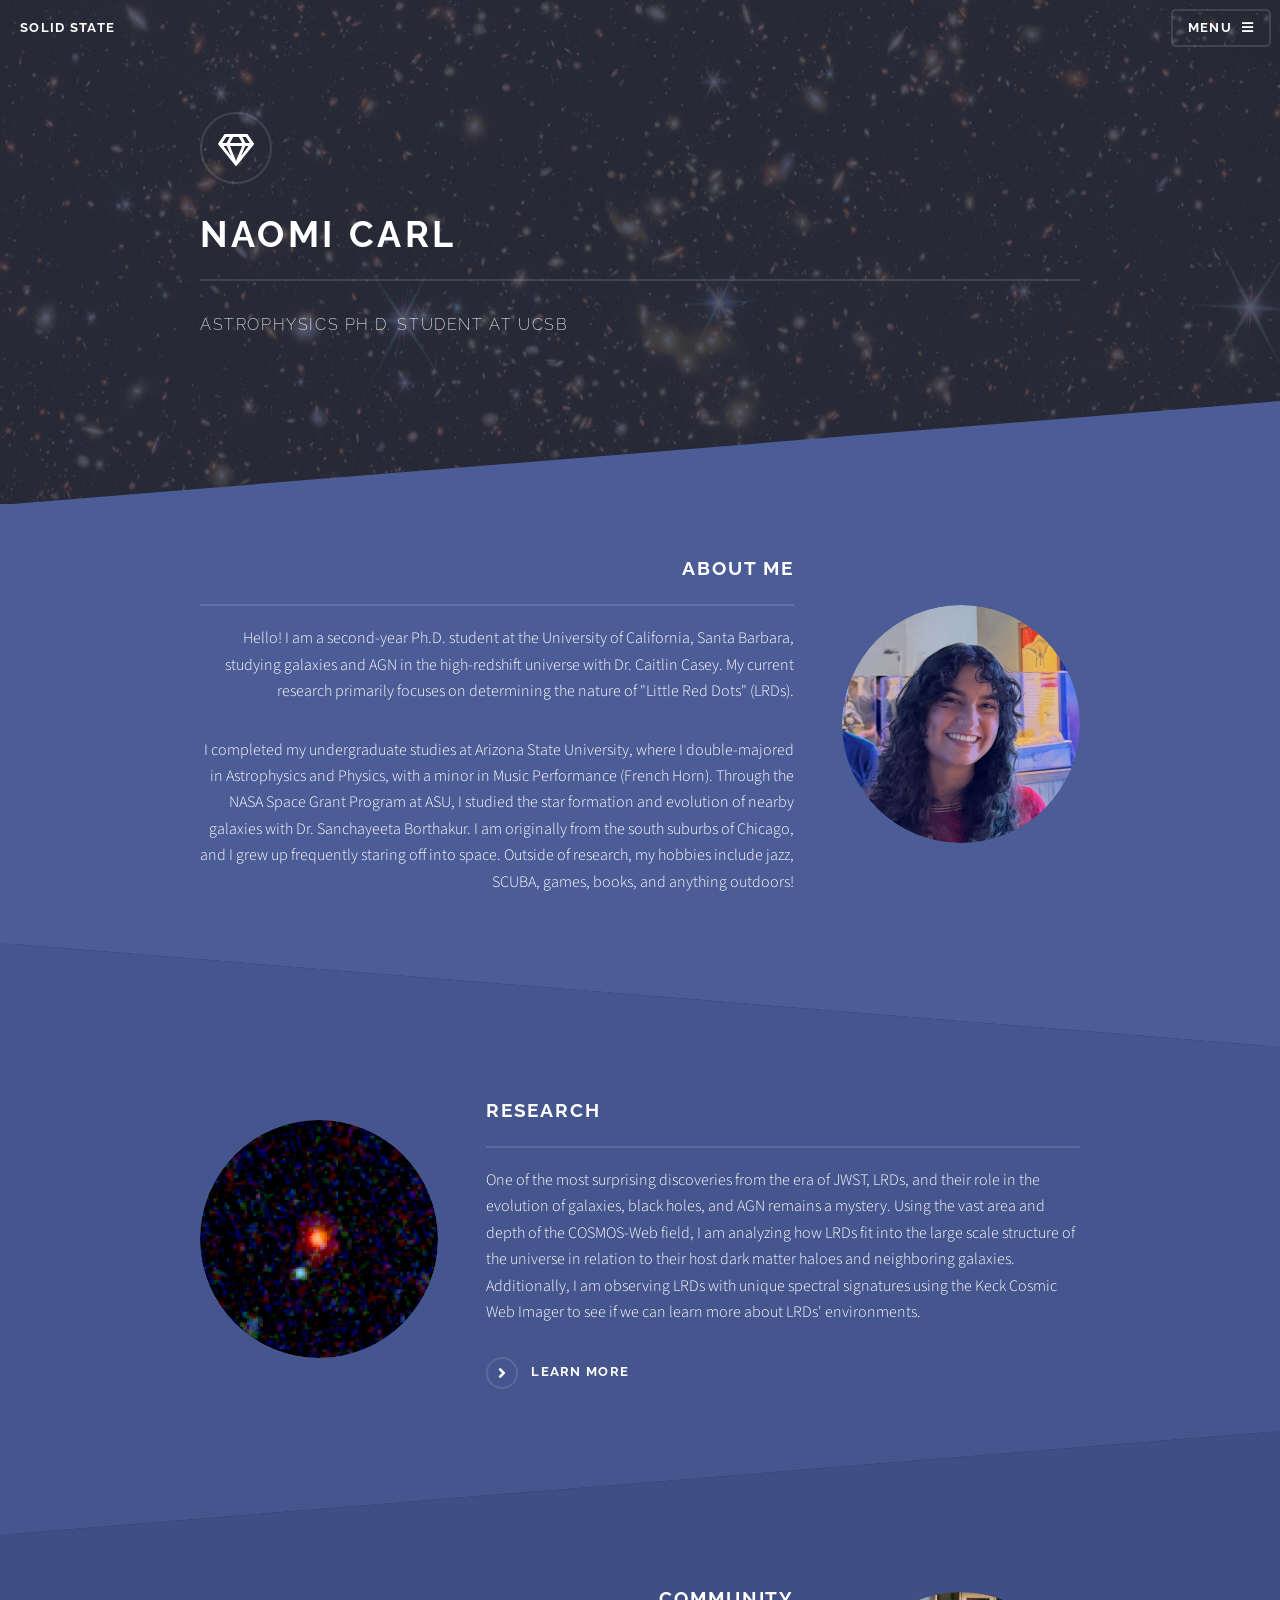
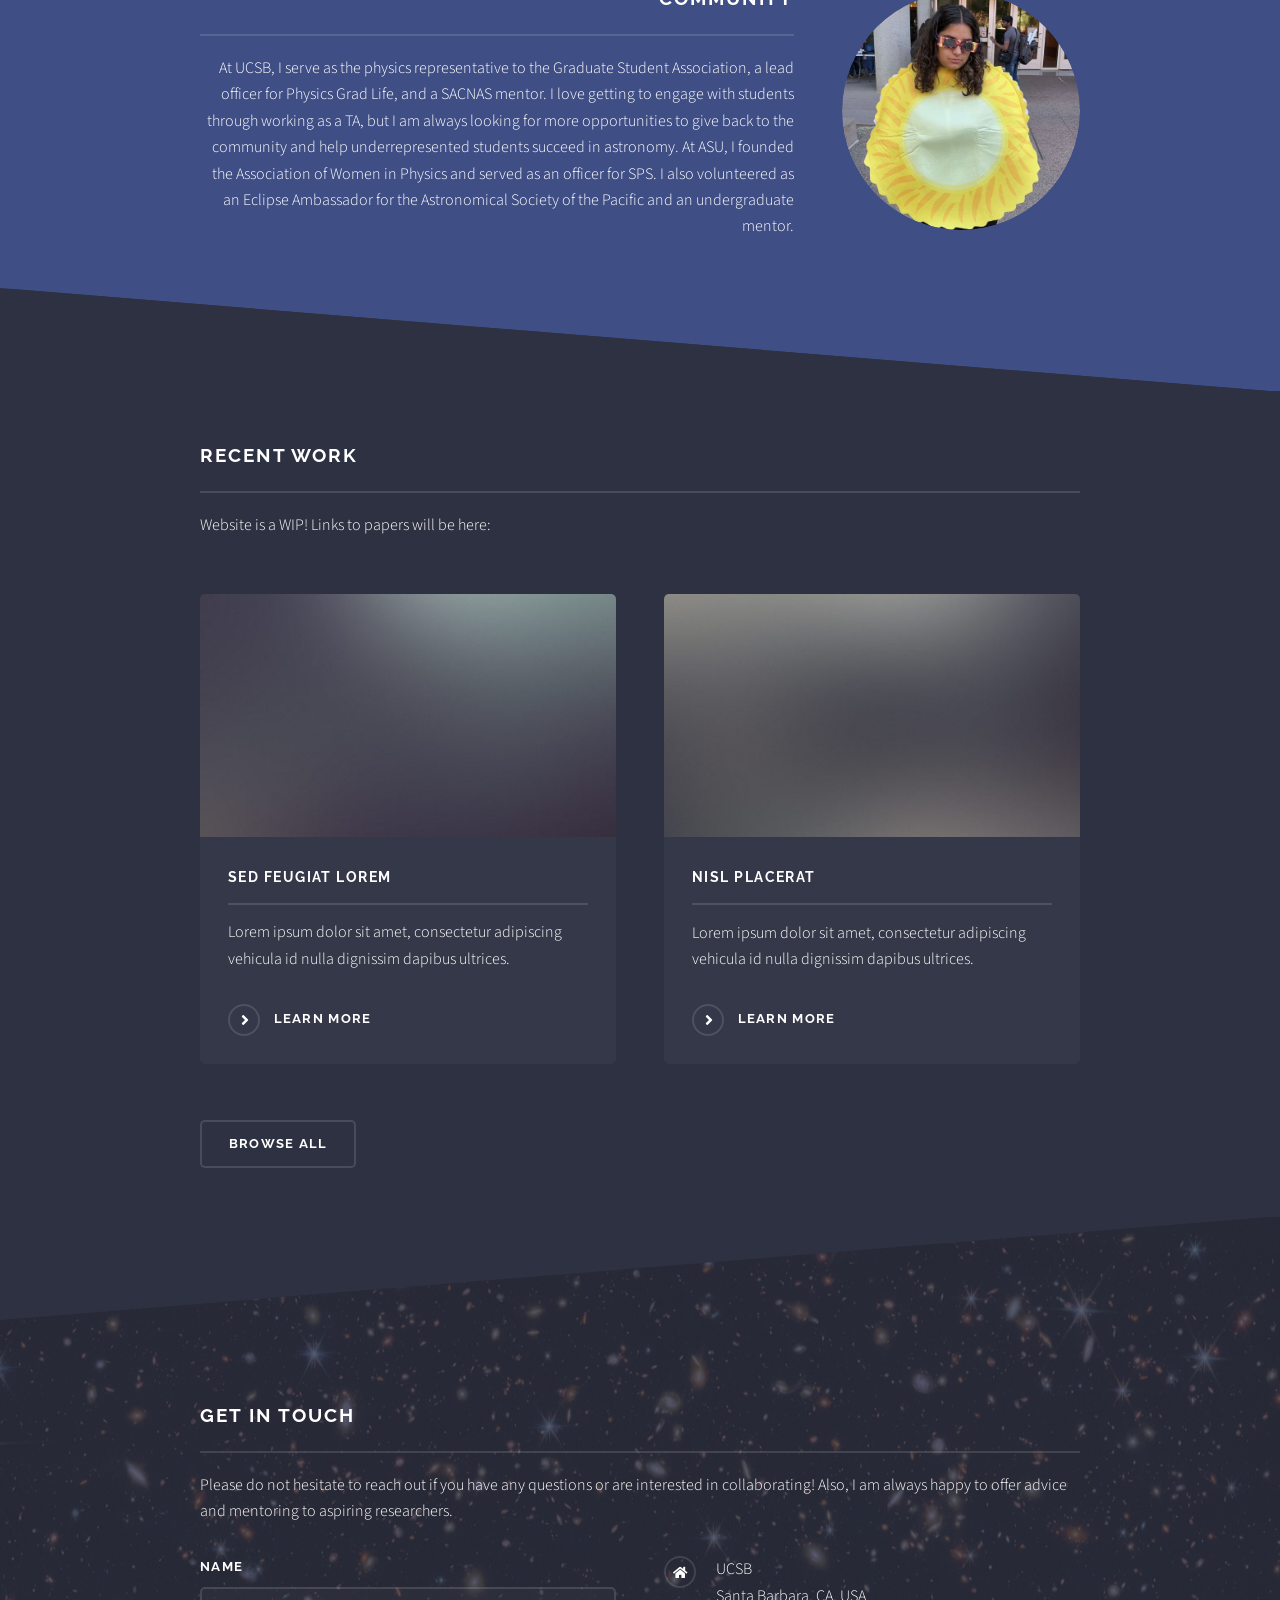
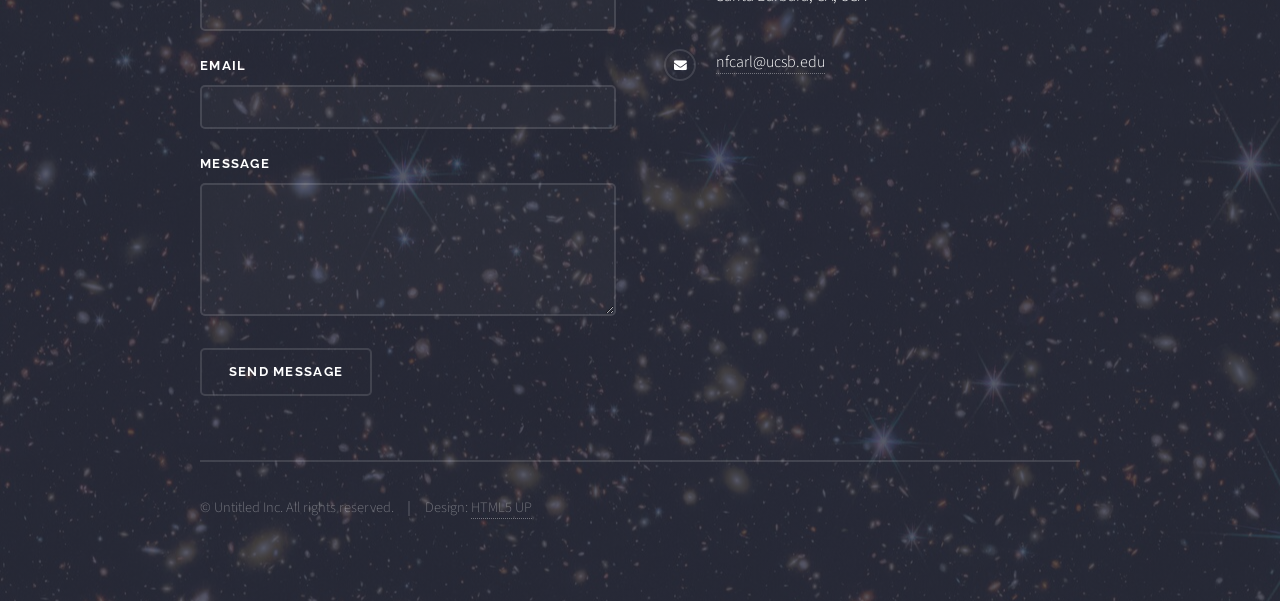
==== index.html @ a23015c8 "fixed file path" ====
<!DOCTYPE HTML>
<!--
	Solid State by HTML5 UP
	html5up.net | @ajlkn
	Free for personal and commercial use under the CCA 3.0 license (html5up.net/license)
-->
<html>
	<head>
		<title>Naomi Carl</title>
		<meta charset="utf-8" />
		<meta name="viewport" content="width=device-width, initial-scale=1, user-scalable=no" />
		<link rel="stylesheet" href="assets/css/main.css" />
		<noscript><link rel="stylesheet" href="assets/css/noscript.css" /></noscript>
	</head>
	<body class="is-preload">

		<!-- Page Wrapper -->
			<div id="page-wrapper">

				<!-- Header -->
					<header id="header" class="alt">
						<h1><a href="index.html">Solid State</a></h1>
						<nav>
							<a href="#menu">Menu</a>
						</nav>
					</header>

				<!-- Menu -->
					<nav id="menu">
						<div class="inner">
							<h2>Menu</h2>
							<ul class="links">
								<li><a href="index.html">Home</a></li>
								<li><a href="generic.html">About Me</a></li>
								<li><a href="elements.html">CV</a></li>
							</ul>
							<a href="#" class="close">Close</a>
						</div>
					</nav>

				<!-- Banner -->
					<section id="banner">
						<div class="inner">
							<div class="logo"><span class="icon fa-gem"></span></div>
							<h2>Naomi Carl</h2>
							<p>Astrophysics Ph.D. Student at UCSB</p>
						</div>
					</section>

				<!-- Wrapper -->
					<section id="wrapper">

						<!-- One -->
							<section id="one" class="wrapper spotlight style1">
								<div class="inner">
									<a href="#" class="image"><img src="images/IMG_7698.jpg" alt="" /></a>
									<div class="content">
										<h2 class="major">About Me</h2>
										<p>Hello! I am a second-year Ph.D. student at the University of California, Santa Barbara, studying galaxies and AGN in the high-redshift universe with Dr. Caitlin Casey. 
											My current research primarily focuses on determining the nature of "Little Red Dots" (LRDs). </p>

										<p>I completed my undergraduate studies at Arizona State University, where I double-majored in Astrophysics and Physics, with a minor in Music Performance (French Horn). 
											Through the NASA Space Grant Program at ASU, I studied the star formation and evolution of nearby galaxies with Dr. Sanchayeeta Borthakur. 
											I am originally from the south suburbs of Chicago, and I grew up frequently staring off into space. Outside of research, my hobbies include jazz, SCUBA, games, books, and anything outdoors! </p>
									</div>
								</div>
							</section>

						<!-- Two -->
							<section id="two" class="wrapper alt spotlight style2">
								<div class="inner">
									<a href="#" class="image"><img src="images/lrd.png" alt="" /></a>
									<div class="content">
										<h2 class="major">Research</h2>
										<p>One of the most surprising discoveries from the era of JWST, LRDs, and their role in the evolution of galaxies, black holes, and AGN remains a mystery. 
											Using the vast area and depth of the COSMOS-Web field, I am analyzing how LRDs fit into the large scale structure of the universe in relation to their host dark matter haloes and neighboring galaxies. 
											Additionally, I am observing LRDs with unique spectral signatures using the Keck Cosmic Web Imager to see if we can learn more about LRDs' environments. </p>
										<a href="#" class="special">Learn more</a>
									</div>
								</div>
							</section>

						<!-- Three -->
							<section id="three" class="wrapper spotlight style3">
								<div class="inner">
									<a href="#" class="image"><img src="images/IMG_7699.jpg" alt="" /></a>
									<div class="content">
										<h2 class="major">Community</h2>
										<p>At UCSB, I serve as the physics representative to the Graduate Student Association, a lead officer for Physics Grad Life, and a SACNAS mentor. 
											I love getting to engage with students through working as a TA, but I am always looking for more opportunities to give back to the community and help underrepresented students succeed in astronomy. 
											At ASU, I founded the Association of Women in Physics and served as an officer for SPS. I also volunteered as an Eclipse Ambassador for the Astronomical Society of the Pacific and an undergraduate mentor. </p>
									</div>
								</div>
							</section>

						<!-- Four -->
							<section id="four" class="wrapper alt style1">
								<div class="inner">
									<h2 class="major">Recent Work</h2>
									<p>Website is a WIP! Links to papers will be here:</p>
									<section class="features">
										<article>
											<a href="#" class="image"><img src="images/pic04.jpg" alt="" /></a>
											<h3 class="major">Sed feugiat lorem</h3>
											<p>Lorem ipsum dolor sit amet, consectetur adipiscing vehicula id nulla dignissim dapibus ultrices.</p>
											<a href="#" class="special">Learn more</a>
										</article>
										<article>
											<a href="#" class="image"><img src="images/pic05.jpg" alt="" /></a>
											<h3 class="major">Nisl placerat</h3>
											<p>Lorem ipsum dolor sit amet, consectetur adipiscing vehicula id nulla dignissim dapibus ultrices.</p>
											<a href="#" class="special">Learn more</a>
										</article>
									</section>
									<ul class="actions">
										<li><a href="#" class="button">Browse All</a></li>
									</ul>
								</div>
							</section>

					</section>

				<!-- Footer -->
					<section id="footer">
						<div class="inner">
							<h2 class="major">Get in touch</h2>
							<p>Please do not hesitate to reach out if you have any questions or are interested in collaborating! Also, I am always happy to offer advice and mentoring to aspiring researchers.</p>
							<form method="post" action="#">
								<div class="fields">
									<div class="field">
										<label for="name">Name</label>
										<input type="text" name="name" id="name" />
									</div>
									<div class="field">
										<label for="email">Email</label>
										<input type="email" name="email" id="email" />
									</div>
									<div class="field">
										<label for="message">Message</label>
										<textarea name="message" id="message" rows="4"></textarea>
									</div>
								</div>
								<ul class="actions">
									<li><input type="submit" value="Send Message" /></li>
								</ul>
							</form>
							<ul class="contact">
								<li class="icon solid fa-home">
									UCSB<br />
									Santa Barbara, CA, USA
								</li>
								<li class="icon solid fa-envelope"><a href="#">nfcarl@ucsb.edu</a></li>
							</ul>
							<ul class="copyright">
								<li>&copy; Untitled Inc. All rights reserved.</li><li>Design: <a href="http://html5up.net">HTML5 UP</a></li>
							</ul>
						</div>
					</section>

			</div>

		<!-- Scripts -->
			<script src="assets/js/jquery.min.js"></script>
			<script src="assets/js/jquery.scrollex.min.js"></script>
			<script src="assets/js/browser.min.js"></script>
			<script src="assets/js/breakpoints.min.js"></script>
			<script src="assets/js/util.js"></script>
			<script src="assets/js/main.js"></script>

	</body>
</html>
---- assets/css/main.css ----
@import url(fontawesome-all.min.css);
@import url("https://fonts.googleapis.com/css?family=Raleway:200,700|Source+Sans+Pro:300,600,300italic,600italic");

/*
	Solid State by HTML5 UP
	html5up.net | @ajlkn
	Free for personal and commercial use under the CCA 3.0 license (html5up.net/license)
*/

html, body, div, span, applet, object,
iframe, h1, h2, h3, h4, h5, h6, p, blockquote,
pre, a, abbr, acronym, address, big, cite,
code, del, dfn, em, img, ins, kbd, q, s, samp,
small, strike, strong, sub, sup, tt, var, b,
u, i, center, dl, dt, dd, ol, ul, li, fieldset,
form, label, legend, table, caption, tbody,
tfoot, thead, tr, th, td, article, aside,
canvas, details, embed, figure, figcaption,
footer, header, hgroup, menu, nav, output, ruby,
section, summary, time, mark, audio, video {
	margin: 0;
	padding: 0;
	border: 0;
	font-size: 100%;
	font: inherit;
	vertical-align: baseline;}

article, aside, details, figcaption, figure,
footer, header, hgroup, menu, nav, section {
	display: block;}

body {
	line-height: 1;
}

ol, ul {
	list-style: none;
}

blockquote, q {
	quotes: none;
}

	blockquote:before, blockquote:after, q:before, q:after {
		content: '';
		content: none;
	}

table {
	border-collapse: collapse;
	border-spacing: 0;
}

body {
	-webkit-text-size-adjust: none;
}

mark {
	background-color: transparent;
	color: inherit;
}

input::-moz-focus-inner {
	border: 0;
	padding: 0;
}

input, select, textarea {
	-moz-appearance: none;
	-webkit-appearance: none;
	-ms-appearance: none;
	appearance: none;
}

/* Basic */

	@-ms-viewport {
		width: device-width;
	}

	body {
		-ms-overflow-style: scrollbar;
	}

	@media screen and (max-width: 480px) {

		html, body {
			min-width: 320px;
		}

	}

	html {
		box-sizing: border-box;
	}

	*, *:before, *:after {
		box-sizing: inherit;
	}

	body {
		background-color: #2e3141;
		background-image: linear-gradient(to top, rgba(46, 49, 65, 0.8), rgba(46, 49, 65, 0.8)), url("../../images/image.png");
		background-size: auto,
 cover;
		background-attachment: fixed,
 fixed;
		background-position: center,
 center;
	}

		body.is-preload *, body.is-preload *:before, body.is-preload *:after {
			-moz-animation: none !important;
			-webkit-animation: none !important;
			-ms-animation: none !important;
			animation: none !important;
			-moz-transition: none !important;
			-webkit-transition: none !important;
			-ms-transition: none !important;
			transition: none !important;
		}

/* Type */

	body, input, select, textarea {
		color: #ffffff;
		font-family: "Source Sans Pro", Helvetica, sans-serif;
		font-size: 16.5pt;
		font-weight: 300;
		line-height: 1.65;
	}

		@media screen and (max-width: 1680px) {

			body, input, select, textarea {
				font-size: 13pt;
			}

		}

		@media screen and (max-width: 1280px) {

			body, input, select, textarea {
				font-size: 12pt;
			}

		}

		@media screen and (max-width: 980px) {

			body, input, select, textarea {
				font-size: 12pt;
			}

		}

		@media screen and (max-width: 736px) {

			body, input, select, textarea {
				font-size: 12pt;
			}

		}

		@media screen and (max-width: 480px) {

			body, input, select, textarea {
				font-size: 12pt;
			}

		}

	a {
		-moz-transition: color 0.2s ease-in-out, border-bottom-color 0.2s ease-in-out;
		-webkit-transition: color 0.2s ease-in-out, border-bottom-color 0.2s ease-in-out;
		-ms-transition: color 0.2s ease-in-out, border-bottom-color 0.2s ease-in-out;
		transition: color 0.2s ease-in-out, border-bottom-color 0.2s ease-in-out;
		border-bottom: dotted 1px rgba(255, 255, 255, 0.35);
		color: #ffffff;
		text-decoration: none;
	}

		a:hover {
			border-bottom-color: transparent;
			color: #ffffff !important;
		}

		a.special:not(.button) {
			text-decoration: none;
			border-bottom: 0;
			display: block;
			font-family: Raleway, Helvetica, sans-serif;
			font-size: 0.8em;
			font-weight: 700;
			letter-spacing: 0.1em;
			margin: 0 0 2em 0;
			text-transform: uppercase;
		}

			a.special:not(.button):before {
				-moz-osx-font-smoothing: grayscale;
				-webkit-font-smoothing: antialiased;
				display: inline-block;
				font-style: normal;
				font-variant: normal;
				text-rendering: auto;
				line-height: 1;
				text-transform: none !important;
				font-family: 'Font Awesome 5 Free';
				font-weight: 900;
			}

			a.special:not(.button):before {
				-moz-transition: background-color 0.2s ease-in-out;
				-webkit-transition: background-color 0.2s ease-in-out;
				-ms-transition: background-color 0.2s ease-in-out;
				transition: background-color 0.2s ease-in-out;
				border-radius: 100%;
				border: solid 2px rgba(255, 255, 255, 0.125);
				content: '\f105';
				display: inline-block;
				font-size: 1.25em;
				height: 2em;
				line-height: 1.75em;
				margin-right: 0.85em;
				text-align: center;
				text-indent: 0.15em;
				vertical-align: middle;
				width: 2em;
			}

			a.special:not(.button):hover:before {
				background-color: rgba(255, 255, 255, 0.025);
			}

			a.special:not(.button):active:before {
				background-color: rgba(255, 255, 255, 0.075);
			}

	strong, b {
		color: #ffffff;
		font-weight: 600;
	}

	em, i {
		font-style: italic;
	}

	p {
		margin: 0 0 2em 0;
	}

	h1, h2, h3, h4, h5, h6 {
		color: #ffffff;
		font-family: Raleway, Helvetica, sans-serif;
		font-weight: 700;
		letter-spacing: 0.1em;
		margin: 0 0 1em 0;
		text-transform: uppercase;
	}

		h1 a, h2 a, h3 a, h4 a, h5 a, h6 a {
			color: inherit;
			text-decoration: none;
			border-bottom: 0;
		}

		h1 span, h2 span, h3 span, h4 span, h5 span, h6 span {
			font-weight: 200;
		}

		h1.major, h2.major, h3.major, h4.major, h5.major, h6.major {
			padding-bottom: 1em;
			border-bottom: solid 2px rgba(255, 255, 255, 0.125);
		}

	h2 {
		font-size: 1.2em;
	}

	h3 {
		font-size: 0.9em;
	}

	h4 {
		font-size: 0.7em;
	}

	h5 {
		font-size: 0.7em;
	}

	h6 {
		font-size: 0.7em;
	}

	@media screen and (max-width: 736px) {

		h2 {
			font-size: 1em;
		}

		h3 {
			font-size: 0.8em;
		}

	}

	sub {
		font-size: 0.8em;
		position: relative;
		top: 0.5em;
	}

	sup {
		font-size: 0.8em;
		position: relative;
		top: -0.5em;
	}

	blockquote {
		border-left: solid 4px rgba(255, 255, 255, 0.125);
		font-style: italic;
		margin: 0 0 2em 0;
		padding: 0.5em 0 0.5em 2em;
	}

	code {
		background: rgba(255, 255, 255, 0.025);
		border-radius: 5px;
		border: solid 2px rgba(255, 255, 255, 0.125);
		font-family: "Courier New", monospace;
		font-size: 0.9em;
		margin: 0 0.25em;
		padding: 0.25em 0.65em;
	}

	pre {
		-webkit-overflow-scrolling: touch;
		font-family: "Courier New", monospace;
		font-size: 0.9em;
		margin: 0 0 2em 0;
	}

		pre code {
			display: block;
			line-height: 1.75em;
			padding: 1em 1.5em;
			overflow-x: auto;
		}

	hr {
		border: 0;
		border-bottom: solid 2px rgba(255, 255, 255, 0.125);
		margin: 2.5em 0;
	}

		hr.major {
			margin: 4em 0;
		}

	.align-left {
		text-align: left;
	}

	.align-center {
		text-align: center;
	}

	.align-right {
		text-align: right;
	}

/* Row */

	.row {
		display: flex;
		flex-wrap: wrap;
		box-sizing: border-box;
		align-items: stretch;
	}

		.row > * {
			box-sizing: border-box;
		}

		.row.gtr-uniform > * > :last-child {
			margin-bottom: 0;
		}

		.row.aln-left {
			justify-content: flex-start;
		}

		.row.aln-center {
			justify-content: center;
		}

		.row.aln-right {
			justify-content: flex-end;
		}

		.row.aln-top {
			align-items: flex-start;
		}

		.row.aln-middle {
			align-items: center;
		}

		.row.aln-bottom {
			align-items: flex-end;
		}

		.row > .imp {
			order: -1;
		}

		.row > .col-1 {
			width: 8.33333%;
		}

		.row > .off-1 {
			margin-left: 8.33333%;
		}

		.row > .col-2 {
			width: 16.66667%;
		}

		.row > .off-2 {
			margin-left: 16.66667%;
		}

		.row > .col-3 {
			width: 25%;
		}

		.row > .off-3 {
			margin-left: 25%;
		}

		.row > .col-4 {
			width: 33.33333%;
		}

		.row > .off-4 {
			margin-left: 33.33333%;
		}

		.row > .col-5 {
			width: 41.66667%;
		}

		.row > .off-5 {
			margin-left: 41.66667%;
		}

		.row > .col-6 {
			width: 50%;
		}

		.row > .off-6 {
			margin-left: 50%;
		}

		.row > .col-7 {
			width: 58.33333%;
		}

		.row > .off-7 {
			margin-left: 58.33333%;
		}

		.row > .col-8 {
			width: 66.66667%;
		}

		.row > .off-8 {
			margin-left: 66.66667%;
		}

		.row > .col-9 {
			width: 75%;
		}

		.row > .off-9 {
			margin-left: 75%;
		}

		.row > .col-10 {
			width: 83.33333%;
		}

		.row > .off-10 {
			margin-left: 83.33333%;
		}

		.row > .col-11 {
			width: 91.66667%;
		}

		.row > .off-11 {
			margin-left: 91.66667%;
		}

		.row > .col-12 {
			width: 100%;
		}

		.row > .off-12 {
			margin-left: 100%;
		}

		.row.gtr-0 {
			margin-top: 0;
			margin-left: 0em;
		}

			.row.gtr-0 > * {
				padding: 0 0 0 0em;
			}

			.row.gtr-0.gtr-uniform {
				margin-top: 0em;
			}

				.row.gtr-0.gtr-uniform > * {
					padding-top: 0em;
				}

		.row.gtr-25 {
			margin-top: 0;
			margin-left: -0.4375em;
		}

			.row.gtr-25 > * {
				padding: 0 0 0 0.4375em;
			}

			.row.gtr-25.gtr-uniform {
				margin-top: -0.4375em;
			}

				.row.gtr-25.gtr-uniform > * {
					padding-top: 0.4375em;
				}

		.row.gtr-50 {
			margin-top: 0;
			margin-left: -0.875em;
		}

			.row.gtr-50 > * {
				padding: 0 0 0 0.875em;
			}

			.row.gtr-50.gtr-uniform {
				margin-top: -0.875em;
			}

				.row.gtr-50.gtr-uniform > * {
					padding-top: 0.875em;
				}

		.row {
			margin-top: 0;
			margin-left: -1.75em;
		}

			.row > * {
				padding: 0 0 0 1.75em;
			}

			.row.gtr-uniform {
				margin-top: -1.75em;
			}

				.row.gtr-uniform > * {
					padding-top: 1.75em;
				}

		.row.gtr-150 {
			margin-top: 0;
			margin-left: -2.625em;
		}

			.row.gtr-150 > * {
				padding: 0 0 0 2.625em;
			}

			.row.gtr-150.gtr-uniform {
				margin-top: -2.625em;
			}

				.row.gtr-150.gtr-uniform > * {
					padding-top: 2.625em;
				}

		.row.gtr-200 {
			margin-top: 0;
			margin-left: -3.5em;
		}

			.row.gtr-200 > * {
				padding: 0 0 0 3.5em;
			}

			.row.gtr-200.gtr-uniform {
				margin-top: -3.5em;
			}

				.row.gtr-200.gtr-uniform > * {
					padding-top: 3.5em;
				}

		@media screen and (max-width: 1680px) {

			.row {
				display: flex;
				flex-wrap: wrap;
				box-sizing: border-box;
				align-items: stretch;
			}

				.row > * {
					box-sizing: border-box;
				}

				.row.gtr-uniform > * > :last-child {
					margin-bottom: 0;
				}

				.row.aln-left {
					justify-content: flex-start;
				}

				.row.aln-center {
					justify-content: center;
				}

				.row.aln-right {
					justify-content: flex-end;
				}

				.row.aln-top {
					align-items: flex-start;
				}

				.row.aln-middle {
					align-items: center;
				}

				.row.aln-bottom {
					align-items: flex-end;
				}

				.row > .imp-xlarge {
					order: -1;
				}

				.row > .col-1-xlarge {
					width: 8.33333%;
				}

				.row > .off-1-xlarge {
					margin-left: 8.33333%;
				}

				.row > .col-2-xlarge {
					width: 16.66667%;
				}

				.row > .off-2-xlarge {
					margin-left: 16.66667%;
				}

				.row > .col-3-xlarge {
					width: 25%;
				}

				.row > .off-3-xlarge {
					margin-left: 25%;
				}

				.row > .col-4-xlarge {
					width: 33.33333%;
				}

				.row > .off-4-xlarge {
					margin-left: 33.33333%;
				}

				.row > .col-5-xlarge {
					width: 41.66667%;
				}

				.row > .off-5-xlarge {
					margin-left: 41.66667%;
				}

				.row > .col-6-xlarge {
					width: 50%;
				}

				.row > .off-6-xlarge {
					margin-left: 50%;
				}

				.row > .col-7-xlarge {
					width: 58.33333%;
				}

				.row > .off-7-xlarge {
					margin-left: 58.33333%;
				}

				.row > .col-8-xlarge {
					width: 66.66667%;
				}

				.row > .off-8-xlarge {
					margin-left: 66.66667%;
				}

				.row > .col-9-xlarge {
					width: 75%;
				}

				.row > .off-9-xlarge {
					margin-left: 75%;
				}

				.row > .col-10-xlarge {
					width: 83.33333%;
				}

				.row > .off-10-xlarge {
					margin-left: 83.33333%;
				}

				.row > .col-11-xlarge {
					width: 91.66667%;
				}

				.row > .off-11-xlarge {
					margin-left: 91.66667%;
				}

				.row > .col-12-xlarge {
					width: 100%;
				}

				.row > .off-12-xlarge {
					margin-left: 100%;
				}

				.row.gtr-0 {
					margin-top: 0;
					margin-left: 0em;
				}

					.row.gtr-0 > * {
						padding: 0 0 0 0em;
					}

					.row.gtr-0.gtr-uniform {
						margin-top: 0em;
					}

						.row.gtr-0.gtr-uniform > * {
							padding-top: 0em;
						}

				.row.gtr-25 {
					margin-top: 0;
					margin-left: -0.4375em;
				}

					.row.gtr-25 > * {
						padding: 0 0 0 0.4375em;
					}

					.row.gtr-25.gtr-uniform {
						margin-top: -0.4375em;
					}

						.row.gtr-25.gtr-uniform > * {
							padding-top: 0.4375em;
						}

				.row.gtr-50 {
					margin-top: 0;
					margin-left: -0.875em;
				}

					.row.gtr-50 > * {
						padding: 0 0 0 0.875em;
					}

					.row.gtr-50.gtr-uniform {
						margin-top: -0.875em;
					}

						.row.gtr-50.gtr-uniform > * {
							padding-top: 0.875em;
						}

				.row {
					margin-top: 0;
					margin-left: -1.75em;
				}

					.row > * {
						padding: 0 0 0 1.75em;
					}

					.row.gtr-uniform {
						margin-top: -1.75em;
					}

						.row.gtr-uniform > * {
							padding-top: 1.75em;
						}

				.row.gtr-150 {
					margin-top: 0;
					margin-left: -2.625em;
				}

					.row.gtr-150 > * {
						padding: 0 0 0 2.625em;
					}

					.row.gtr-150.gtr-uniform {
						margin-top: -2.625em;
					}

						.row.gtr-150.gtr-uniform > * {
							padding-top: 2.625em;
						}

				.row.gtr-200 {
					margin-top: 0;
					margin-left: -3.5em;
				}

					.row.gtr-200 > * {
						padding: 0 0 0 3.5em;
					}

					.row.gtr-200.gtr-uniform {
						margin-top: -3.5em;
					}

						.row.gtr-200.gtr-uniform > * {
							padding-top: 3.5em;
						}

		}

		@media screen and (max-width: 1280px) {

			.row {
				display: flex;
				flex-wrap: wrap;
				box-sizing: border-box;
				align-items: stretch;
			}

				.row > * {
					box-sizing: border-box;
				}

				.row.gtr-uniform > * > :last-child {
					margin-bottom: 0;
				}

				.row.aln-left {
					justify-content: flex-start;
				}

				.row.aln-center {
					justify-content: center;
				}

				.row.aln-right {
					justify-content: flex-end;
				}

				.row.aln-top {
					align-items: flex-start;
				}

				.row.aln-middle {
					align-items: center;
				}

				.row.aln-bottom {
					align-items: flex-end;
				}

				.row > .imp-large {
					order: -1;
				}

				.row > .col-1-large {
					width: 8.33333%;
				}

				.row > .off-1-large {
					margin-left: 8.33333%;
				}

				.row > .col-2-large {
					width: 16.66667%;
				}

				.row > .off-2-large {
					margin-left: 16.66667%;
				}

				.row > .col-3-large {
					width: 25%;
				}

				.row > .off-3-large {
					margin-left: 25%;
				}

				.row > .col-4-large {
					width: 33.33333%;
				}

				.row > .off-4-large {
					margin-left: 33.33333%;
				}

				.row > .col-5-large {
					width: 41.66667%;
				}

				.row > .off-5-large {
					margin-left: 41.66667%;
				}

				.row > .col-6-large {
					width: 50%;
				}

				.row > .off-6-large {
					margin-left: 50%;
				}

				.row > .col-7-large {
					width: 58.33333%;
				}

				.row > .off-7-large {
					margin-left: 58.33333%;
				}

				.row > .col-8-large {
					width: 66.66667%;
				}

				.row > .off-8-large {
					margin-left: 66.66667%;
				}

				.row > .col-9-large {
					width: 75%;
				}

				.row > .off-9-large {
					margin-left: 75%;
				}

				.row > .col-10-large {
					width: 83.33333%;
				}

				.row > .off-10-large {
					margin-left: 83.33333%;
				}

				.row > .col-11-large {
					width: 91.66667%;
				}

				.row > .off-11-large {
					margin-left: 91.66667%;
				}

				.row > .col-12-large {
					width: 100%;
				}

				.row > .off-12-large {
					margin-left: 100%;
				}

				.row.gtr-0 {
					margin-top: 0;
					margin-left: 0em;
				}

					.row.gtr-0 > * {
						padding: 0 0 0 0em;
					}

					.row.gtr-0.gtr-uniform {
						margin-top: 0em;
					}

						.row.gtr-0.gtr-uniform > * {
							padding-top: 0em;
						}

				.row.gtr-25 {
					margin-top: 0;
					margin-left: -0.4375em;
				}

					.row.gtr-25 > * {
						padding: 0 0 0 0.4375em;
					}

					.row.gtr-25.gtr-uniform {
						margin-top: -0.4375em;
					}

						.row.gtr-25.gtr-uniform > * {
							padding-top: 0.4375em;
						}

				.row.gtr-50 {
					margin-top: 0;
					margin-left: -0.875em;
				}

					.row.gtr-50 > * {
						padding: 0 0 0 0.875em;
					}

					.row.gtr-50.gtr-uniform {
						margin-top: -0.875em;
					}

						.row.gtr-50.gtr-uniform > * {
							padding-top: 0.875em;
						}

				.row {
					margin-top: 0;
					margin-left: -1.75em;
				}

					.row > * {
						padding: 0 0 0 1.75em;
					}

					.row.gtr-uniform {
						margin-top: -1.75em;
					}

						.row.gtr-uniform > * {
							padding-top: 1.75em;
						}

				.row.gtr-150 {
					margin-top: 0;
					margin-left: -2.625em;
				}

					.row.gtr-150 > * {
						padding: 0 0 0 2.625em;
					}

					.row.gtr-150.gtr-uniform {
						margin-top: -2.625em;
					}

						.row.gtr-150.gtr-uniform > * {
							padding-top: 2.625em;
						}

				.row.gtr-200 {
					margin-top: 0;
					margin-left: -3.5em;
				}

					.row.gtr-200 > * {
						padding: 0 0 0 3.5em;
					}

					.row.gtr-200.gtr-uniform {
						margin-top: -3.5em;
					}

						.row.gtr-200.gtr-uniform > * {
							padding-top: 3.5em;
						}

		}

		@media screen and (max-width: 980px) {

			.row {
				display: flex;
				flex-wrap: wrap;
				box-sizing: border-box;
				align-items: stretch;
			}

				.row > * {
					box-sizing: border-box;
				}

				.row.gtr-uniform > * > :last-child {
					margin-bottom: 0;
				}

				.row.aln-left {
					justify-content: flex-start;
				}

				.row.aln-center {
					justify-content: center;
				}

				.row.aln-right {
					justify-content: flex-end;
				}

				.row.aln-top {
					align-items: flex-start;
				}

				.row.aln-middle {
					align-items: center;
				}

				.row.aln-bottom {
					align-items: flex-end;
				}

				.row > .imp-medium {
					order: -1;
				}

				.row > .col-1-medium {
					width: 8.33333%;
				}

				.row > .off-1-medium {
					margin-left: 8.33333%;
				}

				.row > .col-2-medium {
					width: 16.66667%;
				}

				.row > .off-2-medium {
					margin-left: 16.66667%;
				}

				.row > .col-3-medium {
					width: 25%;
				}

				.row > .off-3-medium {
					margin-left: 25%;
				}

				.row > .col-4-medium {
					width: 33.33333%;
				}

				.row > .off-4-medium {
					margin-left: 33.33333%;
				}

				.row > .col-5-medium {
					width: 41.66667%;
				}

				.row > .off-5-medium {
					margin-left: 41.66667%;
				}

				.row > .col-6-medium {
					width: 50%;
				}

				.row > .off-6-medium {
					margin-left: 50%;
				}

				.row > .col-7-medium {
					width: 58.33333%;
				}

				.row > .off-7-medium {
					margin-left: 58.33333%;
				}

				.row > .col-8-medium {
					width: 66.66667%;
				}

				.row > .off-8-medium {
					margin-left: 66.66667%;
				}

				.row > .col-9-medium {
					width: 75%;
				}

				.row > .off-9-medium {
					margin-left: 75%;
				}

				.row > .col-10-medium {
					width: 83.33333%;
				}

				.row > .off-10-medium {
					margin-left: 83.33333%;
				}

				.row > .col-11-medium {
					width: 91.66667%;
				}

				.row > .off-11-medium {
					margin-left: 91.66667%;
				}

				.row > .col-12-medium {
					width: 100%;
				}

				.row > .off-12-medium {
					margin-left: 100%;
				}

				.row.gtr-0 {
					margin-top: 0;
					margin-left: 0em;
				}

					.row.gtr-0 > * {
						padding: 0 0 0 0em;
					}

					.row.gtr-0.gtr-uniform {
						margin-top: 0em;
					}

						.row.gtr-0.gtr-uniform > * {
							padding-top: 0em;
						}

				.row.gtr-25 {
					margin-top: 0;
					margin-left: -0.4375em;
				}

					.row.gtr-25 > * {
						padding: 0 0 0 0.4375em;
					}

					.row.gtr-25.gtr-uniform {
						margin-top: -0.4375em;
					}

						.row.gtr-25.gtr-uniform > * {
							padding-top: 0.4375em;
						}

				.row.gtr-50 {
					margin-top: 0;
					margin-left: -0.875em;
				}

					.row.gtr-50 > * {
						padding: 0 0 0 0.875em;
					}

					.row.gtr-50.gtr-uniform {
						margin-top: -0.875em;
					}

						.row.gtr-50.gtr-uniform > * {
							padding-top: 0.875em;
						}

				.row {
					margin-top: 0;
					margin-left: -1.75em;
				}

					.row > * {
						padding: 0 0 0 1.75em;
					}

					.row.gtr-uniform {
						margin-top: -1.75em;
					}

						.row.gtr-uniform > * {
							padding-top: 1.75em;
						}

				.row.gtr-150 {
					margin-top: 0;
					margin-left: -2.625em;
				}

					.row.gtr-150 > * {
						padding: 0 0 0 2.625em;
					}

					.row.gtr-150.gtr-uniform {
						margin-top: -2.625em;
					}

						.row.gtr-150.gtr-uniform > * {
							padding-top: 2.625em;
						}

				.row.gtr-200 {
					margin-top: 0;
					margin-left: -3.5em;
				}

					.row.gtr-200 > * {
						padding: 0 0 0 3.5em;
					}

					.row.gtr-200.gtr-uniform {
						margin-top: -3.5em;
					}

						.row.gtr-200.gtr-uniform > * {
							padding-top: 3.5em;
						}

		}

		@media screen and (max-width: 736px) {

			.row {
				display: flex;
				flex-wrap: wrap;
				box-sizing: border-box;
				align-items: stretch;
			}

				.row > * {
					box-sizing: border-box;
				}

				.row.gtr-uniform > * > :last-child {
					margin-bottom: 0;
				}

				.row.aln-left {
					justify-content: flex-start;
				}

				.row.aln-center {
					justify-content: center;
				}

				.row.aln-right {
					justify-content: flex-end;
				}

				.row.aln-top {
					align-items: flex-start;
				}

				.row.aln-middle {
					align-items: center;
				}

				.row.aln-bottom {
					align-items: flex-end;
				}

				.row > .imp-small {
					order: -1;
				}

				.row > .col-1-small {
					width: 8.33333%;
				}

				.row > .off-1-small {
					margin-left: 8.33333%;
				}

				.row > .col-2-small {
					width: 16.66667%;
				}

				.row > .off-2-small {
					margin-left: 16.66667%;
				}

				.row > .col-3-small {
					width: 25%;
				}

				.row > .off-3-small {
					margin-left: 25%;
				}

				.row > .col-4-small {
					width: 33.33333%;
				}

				.row > .off-4-small {
					margin-left: 33.33333%;
				}

				.row > .col-5-small {
					width: 41.66667%;
				}

				.row > .off-5-small {
					margin-left: 41.66667%;
				}

				.row > .col-6-small {
					width: 50%;
				}

				.row > .off-6-small {
					margin-left: 50%;
				}

				.row > .col-7-small {
					width: 58.33333%;
				}

				.row > .off-7-small {
					margin-left: 58.33333%;
				}

				.row > .col-8-small {
					width: 66.66667%;
				}

				.row > .off-8-small {
					margin-left: 66.66667%;
				}

				.row > .col-9-small {
					width: 75%;
				}

				.row > .off-9-small {
					margin-left: 75%;
				}

				.row > .col-10-small {
					width: 83.33333%;
				}

				.row > .off-10-small {
					margin-left: 83.33333%;
				}

				.row > .col-11-small {
					width: 91.66667%;
				}

				.row > .off-11-small {
					margin-left: 91.66667%;
				}

				.row > .col-12-small {
					width: 100%;
				}

				.row > .off-12-small {
					margin-left: 100%;
				}

				.row.gtr-0 {
					margin-top: 0;
					margin-left: 0em;
				}

					.row.gtr-0 > * {
						padding: 0 0 0 0em;
					}

					.row.gtr-0.gtr-uniform {
						margin-top: 0em;
					}

						.row.gtr-0.gtr-uniform > * {
							padding-top: 0em;
						}

				.row.gtr-25 {
					margin-top: 0;
					margin-left: -0.3125em;
				}

					.row.gtr-25 > * {
						padding: 0 0 0 0.3125em;
					}

					.row.gtr-25.gtr-uniform {
						margin-top: -0.3125em;
					}

						.row.gtr-25.gtr-uniform > * {
							padding-top: 0.3125em;
						}

				.row.gtr-50 {
					margin-top: 0;
					margin-left: -0.625em;
				}

					.row.gtr-50 > * {
						padding: 0 0 0 0.625em;
					}

					.row.gtr-50.gtr-uniform {
						margin-top: -0.625em;
					}

						.row.gtr-50.gtr-uniform > * {
							padding-top: 0.625em;
						}

				.row {
					margin-top: 0;
					margin-left: -1.25em;
				}

					.row > * {
						padding: 0 0 0 1.25em;
					}

					.row.gtr-uniform {
						margin-top: -1.25em;
					}

						.row.gtr-uniform > * {
							padding-top: 1.25em;
						}

				.row.gtr-150 {
					margin-top: 0;
					margin-left: -1.875em;
				}

					.row.gtr-150 > * {
						padding: 0 0 0 1.875em;
					}

					.row.gtr-150.gtr-uniform {
						margin-top: -1.875em;
					}

						.row.gtr-150.gtr-uniform > * {
							padding-top: 1.875em;
						}

				.row.gtr-200 {
					margin-top: 0;
					margin-left: -2.5em;
				}

					.row.gtr-200 > * {
						padding: 0 0 0 2.5em;
					}

					.row.gtr-200.gtr-uniform {
						margin-top: -2.5em;
					}

						.row.gtr-200.gtr-uniform > * {
							padding-top: 2.5em;
						}

		}

		@media screen and (max-width: 480px) {

			.row {
				display: flex;
				flex-wrap: wrap;
				box-sizing: border-box;
				align-items: stretch;
			}

				.row > * {
					box-sizing: border-box;
				}

				.row.gtr-uniform > * > :last-child {
					margin-bottom: 0;
				}

				.row.aln-left {
					justify-content: flex-start;
				}

				.row.aln-center {
					justify-content: center;
				}

				.row.aln-right {
					justify-content: flex-end;
				}

				.row.aln-top {
					align-items: flex-start;
				}

				.row.aln-middle {
					align-items: center;
				}

				.row.aln-bottom {
					align-items: flex-end;
				}

				.row > .imp-xsmall {
					order: -1;
				}

				.row > .col-1-xsmall {
					width: 8.33333%;
				}

				.row > .off-1-xsmall {
					margin-left: 8.33333%;
				}

				.row > .col-2-xsmall {
					width: 16.66667%;
				}

				.row > .off-2-xsmall {
					margin-left: 16.66667%;
				}

				.row > .col-3-xsmall {
					width: 25%;
				}

				.row > .off-3-xsmall {
					margin-left: 25%;
				}

				.row > .col-4-xsmall {
					width: 33.33333%;
				}

				.row > .off-4-xsmall {
					margin-left: 33.33333%;
				}

				.row > .col-5-xsmall {
					width: 41.66667%;
				}

				.row > .off-5-xsmall {
					margin-left: 41.66667%;
				}

				.row > .col-6-xsmall {
					width: 50%;
				}

				.row > .off-6-xsmall {
					margin-left: 50%;
				}

				.row > .col-7-xsmall {
					width: 58.33333%;
				}

				.row > .off-7-xsmall {
					margin-left: 58.33333%;
				}

				.row > .col-8-xsmall {
					width: 66.66667%;
				}

				.row > .off-8-xsmall {
					margin-left: 66.66667%;
				}

				.row > .col-9-xsmall {
					width: 75%;
				}

				.row > .off-9-xsmall {
					margin-left: 75%;
				}

				.row > .col-10-xsmall {
					width: 83.33333%;
				}

				.row > .off-10-xsmall {
					margin-left: 83.33333%;
				}

				.row > .col-11-xsmall {
					width: 91.66667%;
				}

				.row > .off-11-xsmall {
					margin-left: 91.66667%;
				}

				.row > .col-12-xsmall {
					width: 100%;
				}

				.row > .off-12-xsmall {
					margin-left: 100%;
				}

				.row.gtr-0 {
					margin-top: 0;
					margin-left: 0em;
				}

					.row.gtr-0 > * {
						padding: 0 0 0 0em;
					}

					.row.gtr-0.gtr-uniform {
						margin-top: 0em;
					}

						.row.gtr-0.gtr-uniform > * {
							padding-top: 0em;
						}

				.row.gtr-25 {
					margin-top: 0;
					margin-left: -0.3125em;
				}

					.row.gtr-25 > * {
						padding: 0 0 0 0.3125em;
					}

					.row.gtr-25.gtr-uniform {
						margin-top: -0.3125em;
					}

						.row.gtr-25.gtr-uniform > * {
							padding-top: 0.3125em;
						}

				.row.gtr-50 {
					margin-top: 0;
					margin-left: -0.625em;
				}

					.row.gtr-50 > * {
						padding: 0 0 0 0.625em;
					}

					.row.gtr-50.gtr-uniform {
						margin-top: -0.625em;
					}

						.row.gtr-50.gtr-uniform > * {
							padding-top: 0.625em;
						}

				.row {
					margin-top: 0;
					margin-left: -1.25em;
				}

					.row > * {
						padding: 0 0 0 1.25em;
					}

					.row.gtr-uniform {
						margin-top: -1.25em;
					}

						.row.gtr-uniform > * {
							padding-top: 1.25em;
						}

				.row.gtr-150 {
					margin-top: 0;
					margin-left: -1.875em;
				}

					.row.gtr-150 > * {
						padding: 0 0 0 1.875em;
					}

					.row.gtr-150.gtr-uniform {
						margin-top: -1.875em;
					}

						.row.gtr-150.gtr-uniform > * {
							padding-top: 1.875em;
						}

				.row.gtr-200 {
					margin-top: 0;
					margin-left: -2.5em;
				}

					.row.gtr-200 > * {
						padding: 0 0 0 2.5em;
					}

					.row.gtr-200.gtr-uniform {
						margin-top: -2.5em;
					}

						.row.gtr-200.gtr-uniform > * {
							padding-top: 2.5em;
						}

		}

		@media screen and (max-width: 360px) {

			.row {
				display: flex;
				flex-wrap: wrap;
				box-sizing: border-box;
				align-items: stretch;
			}

				.row > * {
					box-sizing: border-box;
				}

				.row.gtr-uniform > * > :last-child {
					margin-bottom: 0;
				}

				.row.aln-left {
					justify-content: flex-start;
				}

				.row.aln-center {
					justify-content: center;
				}

				.row.aln-right {
					justify-content: flex-end;
				}

				.row.aln-top {
					align-items: flex-start;
				}

				.row.aln-middle {
					align-items: center;
				}

				.row.aln-bottom {
					align-items: flex-end;
				}

				.row > .imp-xxsmall {
					order: -1;
				}

				.row > .col-1-xxsmall {
					width: 8.33333%;
				}

				.row > .off-1-xxsmall {
					margin-left: 8.33333%;
				}

				.row > .col-2-xxsmall {
					width: 16.66667%;
				}

				.row > .off-2-xxsmall {
					margin-left: 16.66667%;
				}

				.row > .col-3-xxsmall {
					width: 25%;
				}

				.row > .off-3-xxsmall {
					margin-left: 25%;
				}

				.row > .col-4-xxsmall {
					width: 33.33333%;
				}

				.row > .off-4-xxsmall {
					margin-left: 33.33333%;
				}

				.row > .col-5-xxsmall {
					width: 41.66667%;
				}

				.row > .off-5-xxsmall {
					margin-left: 41.66667%;
				}

				.row > .col-6-xxsmall {
					width: 50%;
				}

				.row > .off-6-xxsmall {
					margin-left: 50%;
				}

				.row > .col-7-xxsmall {
					width: 58.33333%;
				}

				.row > .off-7-xxsmall {
					margin-left: 58.33333%;
				}

				.row > .col-8-xxsmall {
					width: 66.66667%;
				}

				.row > .off-8-xxsmall {
					margin-left: 66.66667%;
				}

				.row > .col-9-xxsmall {
					width: 75%;
				}

				.row > .off-9-xxsmall {
					margin-left: 75%;
				}

				.row > .col-10-xxsmall {
					width: 83.33333%;
				}

				.row > .off-10-xxsmall {
					margin-left: 83.33333%;
				}

				.row > .col-11-xxsmall {
					width: 91.66667%;
				}

				.row > .off-11-xxsmall {
					margin-left: 91.66667%;
				}

				.row > .col-12-xxsmall {
					width: 100%;
				}

				.row > .off-12-xxsmall {
					margin-left: 100%;
				}

				.row.gtr-0 {
					margin-top: 0;
					margin-left: 0em;
				}

					.row.gtr-0 > * {
						padding: 0 0 0 0em;
					}

					.row.gtr-0.gtr-uniform {
						margin-top: 0em;
					}

						.row.gtr-0.gtr-uniform > * {
							padding-top: 0em;
						}

				.row.gtr-25 {
					margin-top: 0;
					margin-left: -0.3125em;
				}

					.row.gtr-25 > * {
						padding: 0 0 0 0.3125em;
					}

					.row.gtr-25.gtr-uniform {
						margin-top: -0.3125em;
					}

						.row.gtr-25.gtr-uniform > * {
							padding-top: 0.3125em;
						}

				.row.gtr-50 {
					margin-top: 0;
					margin-left: -0.625em;
				}

					.row.gtr-50 > * {
						padding: 0 0 0 0.625em;
					}

					.row.gtr-50.gtr-uniform {
						margin-top: -0.625em;
					}

						.row.gtr-50.gtr-uniform > * {
							padding-top: 0.625em;
						}

				.row {
					margin-top: 0;
					margin-left: -1.25em;
				}

					.row > * {
						padding: 0 0 0 1.25em;
					}

					.row.gtr-uniform {
						margin-top: -1.25em;
					}

						.row.gtr-uniform > * {
							padding-top: 1.25em;
						}

				.row.gtr-150 {
					margin-top: 0;
					margin-left: -1.875em;
				}

					.row.gtr-150 > * {
						padding: 0 0 0 1.875em;
					}

					.row.gtr-150.gtr-uniform {
						margin-top: -1.875em;
					}

						.row.gtr-150.gtr-uniform > * {
							padding-top: 1.875em;
						}

				.row.gtr-200 {
					margin-top: 0;
					margin-left: -2.5em;
				}

					.row.gtr-200 > * {
						padding: 0 0 0 2.5em;
					}

					.row.gtr-200.gtr-uniform {
						margin-top: -2.5em;
					}

						.row.gtr-200.gtr-uniform > * {
							padding-top: 2.5em;
						}

		}

/* Section/Article */

	section.special, article.special {
		text-align: center;
	}

/* Form */

	form {
		margin: 0 0 2em 0;
	}

		form > :last-child {
			margin-bottom: 0;
		}

		form > .fields {
			display: -moz-flex;
			display: -webkit-flex;
			display: -ms-flex;
			display: flex;
			-moz-flex-wrap: wrap;
			-webkit-flex-wrap: wrap;
			-ms-flex-wrap: wrap;
			flex-wrap: wrap;
			width: calc(100% + 3em);
			margin: -1.5em 0 2em -1.5em;
		}

			form > .fields > .field {
				-moz-flex-grow: 0;
				-webkit-flex-grow: 0;
				-ms-flex-grow: 0;
				flex-grow: 0;
				-moz-flex-shrink: 0;
				-webkit-flex-shrink: 0;
				-ms-flex-shrink: 0;
				flex-shrink: 0;
				padding: 1.5em 0 0 1.5em;
				width: calc(100% - 1.5em);
			}

				form > .fields > .field.half {
					width: calc(50% - 0.75em);
				}

				form > .fields > .field.third {
					width: calc(100%/3 - 0.5em);
				}

				form > .fields > .field.quarter {
					width: calc(25% - 0.375em);
				}

		@media screen and (max-width: 480px) {

			form > .fields {
				width: calc(100% + 3em);
				margin: -1.5em 0 2em -1.5em;
			}

				form > .fields > .field {
					padding: 1.5em 0 0 1.5em;
					width: calc(100% - 1.5em);
				}

					form > .fields > .field.half {
						width: calc(100% - 1.5em);
					}

					form > .fields > .field.third {
						width: calc(100% - 1.5em);
					}

					form > .fields > .field.quarter {
						width: calc(100% - 1.5em);
					}

		}

	label {
		color: #ffffff;
		display: block;
		font-family: Raleway, Helvetica, sans-serif;
		font-size: 0.8em;
		font-weight: 700;
		letter-spacing: 0.1em;
		margin: 0 0 0.7em 0;
		text-transform: uppercase;
	}

	input[type="text"],
	input[type="password"],
	input[type="email"],
	input[type="tel"],
	select,
	textarea {
		-moz-appearance: none;
		-webkit-appearance: none;
		-ms-appearance: none;
		appearance: none;
		background: rgba(255, 255, 255, 0.025);
		border-radius: 5px;
		border: none;
		border: solid 2px rgba(255, 255, 255, 0.125);
		color: inherit;
		display: block;
		outline: 0;
		padding: 0 1em;
		text-decoration: none;
		width: 100%;
	}

		input[type="text"]:invalid,
		input[type="password"]:invalid,
		input[type="email"]:invalid,
		input[type="tel"]:invalid,
		select:invalid,
		textarea:invalid {
			box-shadow: none;
		}

		input[type="text"]:focus,
		input[type="password"]:focus,
		input[type="email"]:focus,
		input[type="tel"]:focus,
		select:focus,
		textarea:focus {
			border-color: #5b6ba6;
		}

	select {
		background-image: url("data:image/svg+xml;charset=utf8,%3Csvg xmlns='http://www.w3.org/2000/svg' width='40' height='40' preserveAspectRatio='none' viewBox='0 0 40 40'%3E%3Cpath d='M9.4,12.3l10.4,10.4l10.4-10.4c0.2-0.2,0.5-0.4,0.9-0.4c0.3,0,0.6,0.1,0.9,0.4l3.3,3.3c0.2,0.2,0.4,0.5,0.4,0.9 c0,0.4-0.1,0.6-0.4,0.9L20.7,31.9c-0.2,0.2-0.5,0.4-0.9,0.4c-0.3,0-0.6-0.1-0.9-0.4L4.3,17.3c-0.2-0.2-0.4-0.5-0.4-0.9 c0-0.4,0.1-0.6,0.4-0.9l3.3-3.3c0.2-0.2,0.5-0.4,0.9-0.4S9.1,12.1,9.4,12.3z' fill='rgba(255, 255, 255, 0.125)' /%3E%3C/svg%3E");
		background-size: 1.25rem;
		background-repeat: no-repeat;
		background-position: calc(100% - 1rem) center;
		height: 2.75em;
		padding-right: 2.75em;
		text-overflow: ellipsis;
	}

		select option {
			color: #ffffff;
			background: #2e3141;
		}

		select:focus::-ms-value {
			background-color: transparent;
		}

		select::-ms-expand {
			display: none;
		}

	input[type="text"],
	input[type="password"],
	input[type="email"],
	select {
		height: 2.75em;
	}

	textarea {
		padding: 0.75em 1em;
	}

	input[type="checkbox"],
	input[type="radio"] {
		-moz-appearance: none;
		-webkit-appearance: none;
		-ms-appearance: none;
		appearance: none;
		display: block;
		float: left;
		margin-right: -2em;
		opacity: 0;
		width: 1em;
		z-index: -1;
	}

		input[type="checkbox"] + label,
		input[type="radio"] + label {
			text-decoration: none;
			color: #ffffff;
			cursor: pointer;
			display: inline-block;
			font-size: 1em;
			font-family: "Source Sans Pro", Helvetica, sans-serif;
			text-transform: none;
			letter-spacing: 0;
			font-weight: 300;
			padding-left: 2.4em;
			padding-right: 0.75em;
			position: relative;
		}

			input[type="checkbox"] + label:before,
			input[type="radio"] + label:before {
				-moz-osx-font-smoothing: grayscale;
				-webkit-font-smoothing: antialiased;
				display: inline-block;
				font-style: normal;
				font-variant: normal;
				text-rendering: auto;
				line-height: 1;
				text-transform: none !important;
				font-family: 'Font Awesome 5 Free';
				font-weight: 900;
			}

			input[type="checkbox"] + label:before,
			input[type="radio"] + label:before {
				background: rgba(255, 255, 255, 0.025);
				border-radius: 5px;
				border: solid 2px rgba(255, 255, 255, 0.125);
				content: '';
				display: inline-block;
				font-size: 0.8em;
				height: 2.0625em;
				left: 0;
				line-height: 2.0625em;
				position: absolute;
				text-align: center;
				top: 0;
				width: 2.0625em;
			}

		input[type="checkbox"]:checked + label:before,
		input[type="radio"]:checked + label:before {
			background: #ffffff;
			border-color: #ffffff;
			content: '\f00c';
			color: #2e3141;
		}

		input[type="checkbox"]:focus + label:before,
		input[type="radio"]:focus + label:before {
			border-color: #4c5c96;
		}

	input[type="checkbox"] + label:before {
		border-radius: 5px;
	}

	input[type="radio"] + label:before {
		border-radius: 100%;
	}

	::-webkit-input-placeholder {
		color: rgba(255, 255, 255, 0.35) !important;
		opacity: 1.0;
	}

	:-moz-placeholder {
		color: rgba(255, 255, 255, 0.35) !important;
		opacity: 1.0;
	}

	::-moz-placeholder {
		color: rgba(255, 255, 255, 0.35) !important;
		opacity: 1.0;
	}

	:-ms-input-placeholder {
		color: rgba(255, 255, 255, 0.35) !important;
		opacity: 1.0;
	}

/* Box */

	.box {
		border-radius: 5px;
		border: solid 2px rgba(255, 255, 255, 0.125);
		margin-bottom: 2em;
		padding: 1.5em;
	}

		.box > :last-child,
		.box > :last-child > :last-child,
		.box > :last-child > :last-child > :last-child {
			margin-bottom: 0;
		}

		.box.alt {
			border: 0;
			border-radius: 0;
			padding: 0;
		}

/* Icon */

	.icon {
		text-decoration: none;
		border-bottom: none;
		position: relative;
	}

		.icon:before {
			-moz-osx-font-smoothing: grayscale;
			-webkit-font-smoothing: antialiased;
			display: inline-block;
			font-style: normal;
			font-variant: normal;
			text-rendering: auto;
			line-height: 1;
			text-transform: none !important;
			font-family: 'Font Awesome 5 Free';
			font-weight: 400;
		}

		.icon > .label {
			display: none;
		}

		.icon:before {
			line-height: inherit;
		}

		.icon.solid:before {
			font-weight: 900;
		}

		.icon.brands:before {
			font-family: 'Font Awesome 5 Brands';
		}

/* Image */

	.image {
		border-radius: 5px;
		border: 0;
		display: inline-block;
		position: relative;
	}

		.image img {
			border-radius: 5px;
			display: block;
		}

		.image.left, .image.right {
			max-width: 40%;
		}

			.image.left img, .image.right img {
				width: 100%;
			}

		.image.left {
			float: left;
			padding: 0 1.5em 1em 0;
			top: 0.25em;
		}

		.image.right {
			float: right;
			padding: 0 0 1em 1.5em;
			top: 0.25em;
		}

		.image.fit {
			display: block;
			margin: 0 0 2em 0;
			width: 100%;
		}

			.image.fit img {
				width: 100%;
			}

		.image.main {
			display: block;
			margin: 0 0 3em 0;
			width: 100%;
		}

			.image.main img {
				width: 100%;
			}

/* List */

	ol {
		list-style: decimal;
		margin: 0 0 2em 0;
		padding-left: 1.25em;
	}

		ol li {
			padding-left: 0.25em;
		}

	ul {
		list-style: disc;
		margin: 0 0 2em 0;
		padding-left: 1em;
	}

		ul li {
			padding-left: 0.5em;
		}

		ul.alt {
			list-style: none;
			padding-left: 0;
		}

			ul.alt li {
				border-top: solid 1px rgba(255, 255, 255, 0.125);
				padding: 0.5em 0;
			}

				ul.alt li:first-child {
					border-top: 0;
					padding-top: 0;
				}

	dl {
		margin: 0 0 2em 0;
	}

		dl dt {
			display: block;
			font-weight: 600;
			margin: 0 0 1em 0;
		}

		dl dd {
			margin-left: 2em;
		}

/* Actions */

	ul.actions {
		display: -moz-flex;
		display: -webkit-flex;
		display: -ms-flex;
		display: flex;
		cursor: default;
		list-style: none;
		margin-left: -1em;
		padding-left: 0;
	}

		ul.actions li {
			padding: 0 0 0 1em;
			vertical-align: middle;
		}

		ul.actions.special {
			-moz-justify-content: center;
			-webkit-justify-content: center;
			-ms-justify-content: center;
			justify-content: center;
			width: 100%;
			margin-left: 0;
		}

			ul.actions.special li:first-child {
				padding-left: 0;
			}

		ul.actions.stacked {
			-moz-flex-direction: column;
			-webkit-flex-direction: column;
			-ms-flex-direction: column;
			flex-direction: column;
			margin-left: 0;
		}

			ul.actions.stacked li {
				padding: 1.3em 0 0 0;
			}

				ul.actions.stacked li:first-child {
					padding-top: 0;
				}

		ul.actions.fit {
			width: calc(100% + 1em);
		}

			ul.actions.fit li {
				-moz-flex-grow: 1;
				-webkit-flex-grow: 1;
				-ms-flex-grow: 1;
				flex-grow: 1;
				-moz-flex-shrink: 1;
				-webkit-flex-shrink: 1;
				-ms-flex-shrink: 1;
				flex-shrink: 1;
				width: 100%;
			}

				ul.actions.fit li > * {
					width: 100%;
				}

			ul.actions.fit.stacked {
				width: 100%;
			}

		@media screen and (max-width: 480px) {

			ul.actions:not(.fixed) {
				-moz-flex-direction: column;
				-webkit-flex-direction: column;
				-ms-flex-direction: column;
				flex-direction: column;
				margin-left: 0;
				width: 100% !important;
			}

				ul.actions:not(.fixed) li {
					-moz-flex-grow: 1;
					-webkit-flex-grow: 1;
					-ms-flex-grow: 1;
					flex-grow: 1;
					-moz-flex-shrink: 1;
					-webkit-flex-shrink: 1;
					-ms-flex-shrink: 1;
					flex-shrink: 1;
					padding: 1em 0 0 0;
					text-align: center;
					width: 100%;
				}

					ul.actions:not(.fixed) li > * {
						width: 100%;
					}

					ul.actions:not(.fixed) li:first-child {
						padding-top: 0;
					}

					ul.actions:not(.fixed) li input[type="submit"],
					ul.actions:not(.fixed) li input[type="reset"],
					ul.actions:not(.fixed) li input[type="button"],
					ul.actions:not(.fixed) li button,
					ul.actions:not(.fixed) li .button {
						width: 100%;
					}

						ul.actions:not(.fixed) li input[type="submit"].icon:before,
						ul.actions:not(.fixed) li input[type="reset"].icon:before,
						ul.actions:not(.fixed) li input[type="button"].icon:before,
						ul.actions:not(.fixed) li button.icon:before,
						ul.actions:not(.fixed) li .button.icon:before {
							margin-left: -0.5rem;
						}

		}

/* Icons */

	ul.icons {
		cursor: default;
		list-style: none;
		padding-left: 0;
	}

		ul.icons li {
			display: inline-block;
			padding: 0 1em 0 0;
		}

			ul.icons li:last-child {
				padding-right: 0;
			}

			ul.icons li .icon:before {
				font-size: 1.25em;
			}

/* Contact */

	ul.contact {
		list-style: none;
		padding: 0;
	}

		ul.contact li {
			text-decoration: none;
			margin: 2.5em 0 0 0;
			padding: 0 0 0 3.25em;
			position: relative;
		}

			ul.contact li:before {
				-moz-osx-font-smoothing: grayscale;
				-webkit-font-smoothing: antialiased;
				display: inline-block;
				font-style: normal;
				font-variant: normal;
				text-rendering: auto;
				line-height: 1;
				text-transform: none !important;
				font-family: 'Font Awesome 5 Free';
				font-weight: 400;
			}

			ul.contact li:before {
				border-radius: 100%;
				border: solid 2px rgba(255, 255, 255, 0.125);
				display: inline-block;
				font-size: 0.8em;
				height: 2.5em;
				left: 0;
				line-height: 2.35em;
				position: absolute;
				text-align: center;
				top: 0;
				width: 2.5em;
			}

			ul.contact li:first-child {
				margin-top: 0;
			}

		@media screen and (max-width: 736px) {

			ul.contact li {
				margin: 1.5em 0 0 0;
			}

		}

/* Pagination */

	ul.pagination {
		cursor: default;
		list-style: none;
		padding-left: 0;
	}

		ul.pagination li {
			display: inline-block;
			padding-left: 0;
			vertical-align: middle;
		}

			ul.pagination li > .page {
				-moz-transition: background-color 0.2s ease-in-out, color 0.2s ease-in-out;
				-webkit-transition: background-color 0.2s ease-in-out, color 0.2s ease-in-out;
				-ms-transition: background-color 0.2s ease-in-out, color 0.2s ease-in-out;
				transition: background-color 0.2s ease-in-out, color 0.2s ease-in-out;
				border-bottom: 0;
				border-radius: 5px;
				display: inline-block;
				height: 1.5em;
				line-height: 1.5em;
				margin: 0 0.125em;
				min-width: 1.5em;
				padding: 0 0.5em;
				text-align: center;
			}

				ul.pagination li > .page:hover {
					background-color: rgba(255, 255, 255, 0.025);
				}

				ul.pagination li > .page.active {
					background-color: #4c5c96;
				}

			ul.pagination li:first-child {
				padding-right: 0.75em;
			}

			ul.pagination li:last-child {
				padding-left: 0.75em;
			}

		@media screen and (max-width: 480px) {

			ul.pagination li:nth-child(n+2):nth-last-child(n+2) {
				display: none;
			}

			ul.pagination li .button {
				width: 100%;
			}

			ul.pagination li:first-child {
				width: calc(50% - 2px);
				text-align: left;
				padding-right: 0.325em;
			}

			ul.pagination li:last-child {
				width: calc(50% - 2px);
				text-align: right;
				padding-left: 0.325em;
			}

		}

/* Table */

	.table-wrapper {
		-webkit-overflow-scrolling: touch;
		overflow-x: auto;
	}

	table {
		margin: 0 0 2em 0;
		width: 100%;
	}

		table tbody tr {
			border: solid 1px rgba(255, 255, 255, 0.125);
			border-left: 0;
			border-right: 0;
		}

			table tbody tr:nth-child(2n + 1) {
				background-color: rgba(255, 255, 255, 0.025);
			}

		table td {
			padding: 0.75em 0.75em;
		}

		table th {
			color: #ffffff;
			font-size: 0.9em;
			font-weight: 600;
			padding: 0 0.75em 0.75em 0.75em;
			text-align: left;
		}

		table thead {
			border-bottom: solid 2px rgba(255, 255, 255, 0.125);
		}

		table tfoot {
			border-top: solid 2px rgba(255, 255, 255, 0.125);
		}

		table.alt {
			border-collapse: separate;
		}

			table.alt tbody tr td {
				border: solid 1px rgba(255, 255, 255, 0.125);
				border-left-width: 0;
				border-top-width: 0;
			}

				table.alt tbody tr td:first-child {
					border-left-width: 1px;
				}

			table.alt tbody tr:first-child td {
				border-top-width: 1px;
			}

			table.alt thead {
				border-bottom: 0;
			}

			table.alt tfoot {
				border-top: 0;
			}

/* Button */

	input[type="submit"],
	input[type="reset"],
	input[type="button"],
	button,
	.button {
		-moz-appearance: none;
		-webkit-appearance: none;
		-ms-appearance: none;
		appearance: none;
		-moz-transition: background-color 0.2s ease-in-out;
		-webkit-transition: background-color 0.2s ease-in-out;
		-ms-transition: background-color 0.2s ease-in-out;
		transition: background-color 0.2s ease-in-out;
		background-color: transparent;
		border-radius: 5px;
		border: 0;
		box-shadow: inset 0 0 0 2px rgba(255, 255, 255, 0.125);
		color: #ffffff !important;
		cursor: pointer;
		display: inline-block;
		font-family: Raleway, Helvetica, sans-serif;
		font-size: 0.8em;
		font-weight: 700;
		height: 3.75em;
		letter-spacing: 0.1em;
		line-height: 3.75em;
		padding: 0 2.25em;
		text-align: center;
		text-decoration: none;
		text-transform: uppercase;
		white-space: nowrap;
	}

		input[type="submit"]:hover,
		input[type="reset"]:hover,
		input[type="button"]:hover,
		button:hover,
		.button:hover {
			background-color: rgba(255, 255, 255, 0.025);
		}

		input[type="submit"]:active,
		input[type="reset"]:active,
		input[type="button"]:active,
		button:active,
		.button:active {
			background-color: rgba(255, 255, 255, 0.075);
		}

		input[type="submit"].icon:before,
		input[type="reset"].icon:before,
		input[type="button"].icon:before,
		button.icon:before,
		.button.icon:before {
			margin-right: 0.5em;
			color: rgba(255, 255, 255, 0.35);
		}

		input[type="submit"].primary,
		input[type="reset"].primary,
		input[type="button"].primary,
		button.primary,
		.button.primary {
			background-color: #4c5c96;
			box-shadow: none;
		}

			input[type="submit"].primary:hover,
			input[type="reset"].primary:hover,
			input[type="button"].primary:hover,
			button.primary:hover,
			.button.primary:hover {
				background-color: #53639e;
			}

			input[type="submit"].primary:active,
			input[type="reset"].primary:active,
			input[type="button"].primary:active,
			button.primary:active,
			.button.primary:active {
				background-color: #45558d;
			}

			input[type="submit"].primary.icon:before,
			input[type="reset"].primary.icon:before,
			input[type="button"].primary.icon:before,
			button.primary.icon:before,
			.button.primary.icon:before {
				color: #7985b0;
			}

		input[type="submit"].fit,
		input[type="reset"].fit,
		input[type="button"].fit,
		button.fit,
		.button.fit {
			width: 100%;
		}

		input[type="submit"].small,
		input[type="reset"].small,
		input[type="button"].small,
		button.small,
		.button.small {
			font-size: 0.6em;
		}

		input[type="submit"].large,
		input[type="reset"].large,
		input[type="button"].large,
		button.large,
		.button.large {
			font-size: 1em;
		}

		input[type="submit"].disabled, input[type="submit"]:disabled,
		input[type="reset"].disabled,
		input[type="reset"]:disabled,
		input[type="button"].disabled,
		input[type="button"]:disabled,
		button.disabled,
		button:disabled,
		.button.disabled,
		.button:disabled {
			opacity: 0.25;
		}

		@media screen and (max-width: 480px) {

			input[type="submit"],
			input[type="reset"],
			input[type="button"],
			button,
			.button {
				padding: 0;
			}

		}

/* Features */

	.features {
		display: -moz-flex;
		display: -webkit-flex;
		display: -ms-flex;
		display: flex;
		-moz-flex-wrap: wrap;
		-webkit-flex-wrap: wrap;
		-ms-flex-wrap: wrap;
		flex-wrap: wrap;
		margin: 0 0 2em 0;
	}

		.features article {
			padding: 1.75em 1.75em 0.1em 1.75em ;
			background-color: #353849;
			border-radius: 5px;
			margin: 1.5em 3em 1.5em 0;
			width: calc(50% - 1.5em);
		}

			.features article:nth-child(2n) {
				margin-right: 0;
			}

			.features article .image {
				border-radius: 5px 5px 0 0;
				display: block;
				margin-bottom: 1.75em;
				margin-left: -1.75em;
				margin-top: -1.75em;
				position: relative;
				width: calc(100% + 3.5em);
			}

				.features article .image img {
					border-radius: 5px 5px 0 0;
					width: 100%;
				}

		@media screen and (max-width: 980px) {

			.features article {
				margin: 1em 2em 1em 0;
				width: calc(50% - 1em);
			}

		}

		@media screen and (max-width: 736px) {

			.features article {
				padding: 1.5em 1.5em 0.1em 1.5em ;
				margin: 0.875em 1.75em 0.875em 0;
				width: calc(50% - 0.875em - 1px);
			}

				.features article .image {
					margin-bottom: 1.5em;
					margin-left: -1.5em;
					margin-top: -1.5em;
					width: calc(100% + 3em);
				}

		}

		@media screen and (max-width: 480px) {

			.features {
				display: block;
			}

				.features article {
					width: 100%;
					margin: 0 0 2em 0 !important;
				}

		}

/* Header */

	#header {
		-moz-transition: background-color 0.2s ease-in-out;
		-webkit-transition: background-color 0.2s ease-in-out;
		-ms-transition: background-color 0.2s ease-in-out;
		transition: background-color 0.2s ease-in-out;
		background-color: rgba(53, 56, 73, 0.95);
		height: 3.5em;
		left: 0;
		line-height: 3.5em;
		padding: 0 1.25em;
		position: fixed;
		top: 0;
		width: 100%;
		z-index: 10000;
	}

		#header h1 {
			-moz-transition: opacity 0.2s ease-in-out, visibility 0.2s;
			-webkit-transition: opacity 0.2s ease-in-out, visibility 0.2s;
			-ms-transition: opacity 0.2s ease-in-out, visibility 0.2s;
			transition: opacity 0.2s ease-in-out, visibility 0.2s;
			border-bottom: 0;
			font-size: 0.8em;
			margin-bottom: 0;
			opacity: 1;
			visibility: visible;
		}

			#header h1 a {
				border: 0;
			}

		#header nav {
			font-family: Raleway, Helvetica, sans-serif;
			font-size: 0.8em;
			font-weight: 700;
			height: 3em;
			letter-spacing: 0.1em;
			line-height: 3em;
			position: absolute;
			right: 0.7em;
			text-transform: uppercase;
			top: 0.7em;
		}

			#header nav a {
				border: 0;
				display: inline-block;
				padding: 0 1em;
			}

				#header nav a:before {
					float: right;
					margin-left: 0.75em;
				}

				#header nav a[href="#menu"] {
					text-decoration: none;
					-moz-transition: background-color 0.2s ease-in-out;
					-webkit-transition: background-color 0.2s ease-in-out;
					-ms-transition: background-color 0.2s ease-in-out;
					transition: background-color 0.2s ease-in-out;
					border-radius: 5px;
					box-shadow: inset 0 0 0 2px rgba(255, 255, 255, 0.125);
					padding: 0 1.35em;
				}

					#header nav a[href="#menu"]:before {
						-moz-osx-font-smoothing: grayscale;
						-webkit-font-smoothing: antialiased;
						display: inline-block;
						font-style: normal;
						font-variant: normal;
						text-rendering: auto;
						line-height: 1;
						text-transform: none !important;
						font-family: 'Font Awesome 5 Free';
						font-weight: 900;
					}

					#header nav a[href="#menu"]:before {
						content: '\f0c9';
						line-height: inherit;
					}

					#header nav a[href="#menu"]:hover {
						background-color: rgba(255, 255, 255, 0.025);
					}

					#header nav a[href="#menu"]:active {
						background-color: rgba(255, 255, 255, 0.075);
					}

		#header.alt {
			background-color: transparent;
		}

			#header.alt h1 {
				opacity: 0;
				visibility: hidden;
			}

		@media screen and (max-width: 736px) {

			#header {
				height: 2.75em;
				line-height: 2.75em;
			}

				#header nav {
					top: 0;
					right: 0;
					height: inherit;
					line-height: inherit;
				}

					#header nav a {
						height: inherit;
						line-height: inherit;
					}

						#header nav a[href="#menu"] {
							box-shadow: none;
							padding: 0 1em;
							border-radius: 0;
						}

							#header nav a[href="#menu"]:hover, #header nav a[href="#menu"]:active {
								background-color: inherit;
							}

		}

		@media screen and (max-width: 480px) {

			#header nav a[href="#menu"] {
				width: 4em;
				white-space: nowrap;
				text-indent: 4em;
				position: relative;
			}

				#header nav a[href="#menu"]:before {
					width: inherit;
					position: absolute;
					top: 0;
					left: 0;
					text-indent: 0;
					text-align: right;
					margin-left: 0;
					padding-right: 1.25em;
				}

		}

/* Menu */

	#page-wrapper {
		-moz-transition: -moz-filter 0.25s ease;
		-webkit-transition: -webkit-filter 0.25s ease;
		-ms-transition: -ms-filter 0.25s ease;
		transition: filter 0.25s ease;
	}

	#menu {
		-moz-align-items: center;
		-webkit-align-items: center;
		-ms-align-items: center;
		align-items: center;
		display: -moz-flex;
		display: -webkit-flex;
		display: -ms-flex;
		display: flex;
		-moz-justify-content: center;
		-webkit-justify-content: center;
		-ms-justify-content: center;
		justify-content: center;
		pointer-events: none;
		-moz-transition: opacity 0.35s ease, visibility 0.35s;
		-webkit-transition: opacity 0.35s ease, visibility 0.35s;
		-ms-transition: opacity 0.35s ease, visibility 0.35s;
		transition: opacity 0.35s ease, visibility 0.35s;
		-moz-user-select: none;
		-webkit-user-select: none;
		-ms-user-select: none;
		user-select: none;
		-webkit-tap-highlight-color: rgba(0, 0, 0, 0);
		background: rgba(46, 49, 65, 0.8);
		cursor: default;
		height: 100%;
		left: 0;
		opacity: 0;
		position: fixed;
		text-align: center;
		top: 0;
		visibility: hidden;
		width: 100%;
	}

		#menu .inner {
			padding: 2.5em 1.5em 0.5em 1.5em ;
			-moz-transform: translateY(0.5em);
			-webkit-transform: translateY(0.5em);
			-ms-transform: translateY(0.5em);
			transform: translateY(0.5em);
			-moz-transition: opacity 0.35s ease, -moz-transform 0.35s ease;
			-webkit-transition: opacity 0.35s ease, -webkit-transform 0.35s ease;
			-ms-transition: opacity 0.35s ease, -ms-transform 0.35s ease;
			transition: opacity 0.35s ease, transform 0.35s ease;
			-webkit-overflow-scrolling: touch;
			background: #4c5c96;
			border-radius: 5px;
			display: block;
			max-width: 100%;
			opacity: 0;
			position: relative;
			width: 18em;
		}

		#menu h2 {
			border-bottom: solid 2px rgba(255, 255, 255, 0.125);
			padding-bottom: 1em;
		}

		#menu .close {
			background-image: url("images/close.svg");
			background-position: 75% 25%;
			background-repeat: no-repeat;
			background-size: 2em 2em;
			border: 0;
			content: '';
			display: block;
			height: 4em;
			overflow: hidden;
			position: absolute;
			right: 0;
			text-align: center;
			text-indent: 4em;
			top: 0;
			width: 4em;
		}

		#menu .links {
			list-style: none;
			margin-bottom: 1.5em;
			padding: 0;
		}

			#menu .links li {
				padding: 0;
			}

				#menu .links li a {
					border-radius: 5px;
					border: 0;
					display: block;
					font-family: Raleway, Helvetica, sans-serif;
					font-size: 0.8em;
					font-weight: 200;
					letter-spacing: 0.1em;
					line-height: 1.85em;
					padding: 0.75em 0;
					text-transform: uppercase;
				}

					#menu .links li a:hover {
						background: #45558d;
					}

		@media screen and (max-width: 736px) {

			#menu .inner {
				max-height: 100%;
				overflow-y: auto;
				overflow-x: hidden;
			}

				#menu .inner .close {
					background-size: 1.5em 1.5em;
				}

		}

	body.is-menu-visible #page-wrapper {
		-moz-filter: blur(1.5px);
		-webkit-filter: blur(1.5px);
		-ms-filter: blur(1.5px);
		filter: blur(1.5px);
	}

	body.is-menu-visible #menu {
		pointer-events: auto;
		opacity: 1;
		visibility: visible;
	}

		body.is-menu-visible #menu .inner {
			-moz-transform: translateY(0);
			-webkit-transform: translateY(0);
			-ms-transform: translateY(0);
			transform: translateY(0);
			opacity: 1;
		}

/* Banner */

	#banner {
		padding: 10em 0 4.75em 0 ;
	}

		#banner .inner {
			margin: 0 auto;
			width: 55em;
		}

		#banner .logo {
			-moz-transition: opacity 2s ease, -moz-transform 1s ease;
			-webkit-transition: opacity 2s ease, -webkit-transform 1s ease;
			-ms-transition: opacity 2s ease, -ms-transform 1s ease;
			transition: opacity 2s ease, transform 1s ease;
			-moz-transform: translateY(0);
			-webkit-transform: translateY(0);
			-ms-transform: translateY(0);
			transform: translateY(0);
			opacity: 1;
			margin: 0 0 1.3em 0;
		}

			#banner .logo .icon {
				border-radius: 100%;
				border: solid 2px rgba(255, 255, 255, 0.125);
				cursor: default;
				display: inline-block;
				font-size: 2em;
				height: 2.25em;
				line-height: 2.25em;
				text-align: center;
				width: 2.25em;
			}

		#banner h2 {
			-moz-transition: opacity 0.5s ease, -moz-transform 0.5s ease, -moz-filter 0.25s ease;
			-webkit-transition: opacity 0.5s ease, -webkit-transform 0.5s ease, -webkit-filter 0.25s ease;
			-ms-transition: opacity 0.5s ease, -ms-transform 0.5s ease, -ms-filter 0.25s ease;
			transition: opacity 0.5s ease, transform 0.5s ease, filter 0.25s ease;
			-moz-transform: translateX(0);
			-webkit-transform: translateX(0);
			-ms-transform: translateX(0);
			transform: translateX(0);
			-moz-transition-delay: 0.65s;
			-webkit-transition-delay: 0.65s;
			-ms-transition-delay: 0.65s;
			transition-delay: 0.65s;
			-moz-filter: blur(0);
			-webkit-filter: blur(0);
			-ms-filter: blur(0);
			filter: blur(0);
			opacity: 1;
			border-bottom: solid 2px rgba(255, 255, 255, 0.125);
			font-size: 2.25em;
			margin-bottom: 0.8em;
			padding-bottom: 0.4em;
		}

		#banner p {
			-moz-transition: opacity 0.5s ease, -moz-transform 0.5s ease, -moz-filter 0.25s ease;
			-webkit-transition: opacity 0.5s ease, -webkit-transform 0.5s ease, -webkit-filter 0.25s ease;
			-ms-transition: opacity 0.5s ease, -ms-transform 0.5s ease, -ms-filter 0.25s ease;
			transition: opacity 0.5s ease, transform 0.5s ease, filter 0.25s ease;
			-moz-transform: translateX(0);
			-webkit-transform: translateX(0);
			-ms-transform: translateX(0);
			transform: translateX(0);
			-moz-transition-delay: 0.8s;
			-webkit-transition-delay: 0.8s;
			-ms-transition-delay: 0.8s;
			transition-delay: 0.8s;
			-moz-filter: blur(0);
			-webkit-filter: blur(0);
			-ms-filter: blur(0);
			filter: blur(0);
			opacity: 1;
			font-family: Raleway, Helvetica, sans-serif;
			font-size: 1em;
			font-weight: 200;
			letter-spacing: 0.1em;
			line-height: 2;
			text-transform: uppercase;
		}

		@media screen and (max-width: 1280px) {

			#banner {
				padding: 7em 0 8.25em 0 ;
				background-color: #2e3141;
				background-image: linear-gradient(to top, rgba(46, 49, 65, 0.8), rgba(46, 49, 65, 0.8)), url("../../images/image.png");
				background-size: auto,
 cover;
				background-position: center,
 center;
				margin-bottom: -6.5em;
			}

		}

		@media screen and (max-width: 980px) {

			#banner {
				padding: 12em 3em 12.375em 3em ;
				margin-bottom: -4.75em;
			}

				#banner .inner {
					width: 100%;
				}

		}

		@media screen and (max-width: 736px) {

			#banner {
				padding: 5em 2em 4.25em 2em ;
				margin-bottom: -2.5em;
			}

				#banner .logo {
					margin: 0 0 1em 0;
				}

					#banner .logo .icon {
						font-size: 1.5em;
					}

				#banner h2 {
					font-size: 1.5em;
				}

				#banner p {
					font-size: 0.8em;
				}

		}

		body.is-preload #banner .logo {
			-moz-transform: translateY(0.5em);
			-webkit-transform: translateY(0.5em);
			-ms-transform: translateY(0.5em);
			transform: translateY(0.5em);
			opacity: 0;
		}

		body.is-preload #banner h2 {
			opacity: 0;
			-moz-transform: translateX(0.25em);
			-webkit-transform: translateX(0.25em);
			-ms-transform: translateX(0.25em);
			transform: translateX(0.25em);
			-moz-filter: blur(2px);
			-webkit-filter: blur(2px);
			-ms-filter: blur(2px);
			filter: blur(2px);
		}

		body.is-preload #banner p {
			opacity: 0;
			-moz-transform: translateX(0.5em);
			-webkit-transform: translateX(0.5em);
			-ms-transform: translateX(0.5em);
			transform: translateX(0.5em);
			-moz-filter: blur(2px);
			-webkit-filter: blur(2px);
			-ms-filter: blur(2px);
			filter: blur(2px);
		}

/* Wrapper */

	#wrapper > header {
		padding: 11em 0 2.25em 0 ;
	}

		#wrapper > header .inner {
			margin: 0 auto;
			width: 55em;
		}

		#wrapper > header h2 {
			border-bottom: solid 2px rgba(255, 255, 255, 0.125);
			font-size: 2em;
			margin-bottom: 0.8em;
			padding-bottom: 0.4em;
		}

		#wrapper > header p {
			font-family: Raleway, Helvetica, sans-serif;
			font-size: 1em;
			font-weight: 200;
			letter-spacing: 0.1em;
			line-height: 2;
			text-transform: uppercase;
		}

	@media screen and (max-width: 1280px) {

		#wrapper > header {
			padding: 9em 0 6.25em 0 ;
			background-color: #2e3141;
			background-image: linear-gradient(to top, rgba(46, 49, 65, 0.8), rgba(46, 49, 65, 0.8)), url("../../images/image.png");
			background-size: auto,
 cover;
			background-position: center,
 0% 30%;
			margin-bottom: -6.5em;
		}

	}

	@media screen and (max-width: 980px) {

		#wrapper > header {
			padding: 11em 3em 7.375em 3em ;
			background-size: auto,
 cover;
			background-position: center,
 0% 0%;
			margin-bottom: -4.75em;
		}

			#wrapper > header .inner {
				width: 100%;
			}

	}

	@media screen and (max-width: 736px) {

		#wrapper > header {
			padding: 6.5em 2em 3em 2em ;
			background-size: auto,
 125%;
			margin-bottom: -2.5em;
		}

			#wrapper > header h2 {
				font-size: 1.25em;
			}

			#wrapper > header p {
				font-size: 0.8em;
			}

	}

	.wrapper {
		background-color: #2e3141;
		margin: 6.5em 0;
		position: relative;
	}

		.wrapper:before, .wrapper:after {
			background-image: url("data:image/svg+xml;charset=utf8,%3Csvg xmlns='http://www.w3.org/2000/svg' width='100' height='100' viewBox='0 0 100 100' preserveAspectRatio='none'%3E%3Cpolygon points='0,100 100,0 100,100' style='fill:%232e3141%3B' /%3E%3C/svg%3E");
		}

		.wrapper:before {
			box-shadow: inset 0 -1px 0 0 #2e3141, 0 1px 0 0 #2e3141;
		}

		.wrapper:after {
			box-shadow: inset 0 -1px 0 0 #2e3141, 0 1px 0 0 #2e3141;
		}

		.wrapper:before, .wrapper:after {
			background-repeat: no-repeat;
			background-size: 100% 100%;
			content: '';
			display: block;
			height: 6.5em;
			position: absolute;
			width: 100%;
		}

		.wrapper:before {
			left: 0;
			top: -6.5em;
		}

		.wrapper:after {
			-moz-transform: scaleY(-1);
			-webkit-transform: scaleY(-1);
			-ms-transform: scaleY(-1);
			transform: scaleY(-1);
			bottom: -6.5em;
			left: 0;
		}

		.wrapper.alt:before {
			-moz-transform: scaleX(-1);
			-webkit-transform: scaleX(-1);
			-ms-transform: scaleX(-1);
			transform: scaleX(-1);
		}

		.wrapper.alt:after {
			-moz-transform: scaleY(-1) scaleX(-1);
			-webkit-transform: scaleY(-1) scaleX(-1);
			-ms-transform: scaleY(-1) scaleX(-1);
			transform: scaleY(-1) scaleX(-1);
		}

		.wrapper .inner {
			padding: 3em 0 1em 0 ;
			margin: 0 auto;
			width: 55em;
		}

		.wrapper.style2 {
			background-color: #353849;
		}

			.wrapper.style2:before, .wrapper.style2:after {
				background-image: url("data:image/svg+xml;charset=utf8,%3Csvg xmlns='http://www.w3.org/2000/svg' width='100' height='100' viewBox='0 0 100 100' preserveAspectRatio='none'%3E%3Cpolygon points='0,100 100,0 100,100' style='fill:%23353849%3B' /%3E%3C/svg%3E");
			}

			.wrapper.style2:before {
				box-shadow: inset 0 -1px 0 0 #353849, 0 1px 0 0 #353849;
			}

			.wrapper.style2:after {
				box-shadow: inset 0 -1px 0 0 #353849, 0 1px 0 0 #353849;
			}

		.wrapper.style3 {
			background-color: #3d4051;
		}

			.wrapper.style3:before, .wrapper.style3:after {
				background-image: url("data:image/svg+xml;charset=utf8,%3Csvg xmlns='http://www.w3.org/2000/svg' width='100' height='100' viewBox='0 0 100 100' preserveAspectRatio='none'%3E%3Cpolygon points='0,100 100,0 100,100' style='fill:%233d4051%3B' /%3E%3C/svg%3E");
			}

			.wrapper.style3:before {
				box-shadow: inset 0 -1px 0 0 #3d4051, 0 1px 0 0 #3d4051;
			}

			.wrapper.style3:after {
				box-shadow: inset 0 -1px 0 0 #3d4051, 0 1px 0 0 #3d4051;
			}

		.wrapper.style4 {
			background-color: #454858;
		}

			.wrapper.style4:before, .wrapper.style4:after {
				background-image: url("data:image/svg+xml;charset=utf8,%3Csvg xmlns='http://www.w3.org/2000/svg' width='100' height='100' viewBox='0 0 100 100' preserveAspectRatio='none'%3E%3Cpolygon points='0,100 100,0 100,100' style='fill:%23454858%3B' /%3E%3C/svg%3E");
			}

			.wrapper.style4:before {
				box-shadow: inset 0 -1px 0 0 #454858, 0 1px 0 0 #454858;
			}

			.wrapper.style4:after {
				box-shadow: inset 0 -1px 0 0 #454858, 0 1px 0 0 #454858;
			}

		.wrapper.style5 {
			background-color: #4d5060;
		}

			.wrapper.style5:before, .wrapper.style5:after {
				background-image: url("data:image/svg+xml;charset=utf8,%3Csvg xmlns='http://www.w3.org/2000/svg' width='100' height='100' viewBox='0 0 100 100' preserveAspectRatio='none'%3E%3Cpolygon points='0,100 100,0 100,100' style='fill:%234d5060%3B' /%3E%3C/svg%3E");
			}

			.wrapper.style5:before {
				box-shadow: inset 0 -1px 0 0 #4d5060, 0 1px 0 0 #4d5060;
			}

			.wrapper.style5:after {
				box-shadow: inset 0 -1px 0 0 #4d5060, 0 1px 0 0 #4d5060;
			}

		.wrapper.style6 {
			background-color: #555867;
		}

			.wrapper.style6:before, .wrapper.style6:after {
				background-image: url("data:image/svg+xml;charset=utf8,%3Csvg xmlns='http://www.w3.org/2000/svg' width='100' height='100' viewBox='0 0 100 100' preserveAspectRatio='none'%3E%3Cpolygon points='0,100 100,0 100,100' style='fill:%23555867%3B' /%3E%3C/svg%3E");
			}

			.wrapper.style6:before {
				box-shadow: inset 0 -1px 0 0 #555867, 0 1px 0 0 #555867;
			}

			.wrapper.style6:after {
				box-shadow: inset 0 -1px 0 0 #555867, 0 1px 0 0 #555867;
			}

		.wrapper.spotlight {
			background-color: #4c5c96;
		}

			.wrapper.spotlight:before, .wrapper.spotlight:after {
				background-image: url("data:image/svg+xml;charset=utf8,%3Csvg xmlns='http://www.w3.org/2000/svg' width='100' height='100' viewBox='0 0 100 100' preserveAspectRatio='none'%3E%3Cpolygon points='0,100 100,0 100,100' style='fill:%234c5c96%3B' /%3E%3C/svg%3E");
			}

			.wrapper.spotlight:before {
				box-shadow: inset 0 -1px 0 0 #4c5c96, 0 1px 0 0 #4c5c96;
			}

			.wrapper.spotlight:after {
				box-shadow: inset 0 -1px 0 0 #4c5c96, 0 1px 0 0 #4c5c96;
			}

			.wrapper.spotlight .inner {
				display: -moz-flex;
				display: -webkit-flex;
				display: -ms-flex;
				display: flex;
				-moz-align-items: center;
				-webkit-align-items: center;
				-ms-align-items: center;
				align-items: center;
				-moz-flex-direction: row;
				-webkit-flex-direction: row;
				-ms-flex-direction: row;
				flex-direction: row;
			}

			.wrapper.spotlight .image {
				border-radius: 100%;
				margin: 0 3em 2em 0;
				width: 22em;
				overflow: hidden;
				-ms-flex: 1;
			}

				.wrapper.spotlight .image img {
					border-radius: 100%;
					width: 100%;
				}

			.wrapper.spotlight .content {
				width: 100%;
				-ms-flex: 2;
			}

			.wrapper.spotlight:nth-child(2n - 1) .inner {
				-moz-flex-direction: row-reverse;
				-webkit-flex-direction: row-reverse;
				-ms-flex-direction: row-reverse;
				flex-direction: row-reverse;
				text-align: right;
			}

			.wrapper.spotlight:nth-child(2n - 1) .image {
				margin: 0 0 2em 3em;
			}

			.wrapper.spotlight.style2 {
				background-color: #45558d;
			}

				.wrapper.spotlight.style2:before, .wrapper.spotlight.style2:after {
					background-image: url("data:image/svg+xml;charset=utf8,%3Csvg xmlns='http://www.w3.org/2000/svg' width='100' height='100' viewBox='0 0 100 100' preserveAspectRatio='none'%3E%3Cpolygon points='0,100 100,0 100,100' style='fill:%2345558d%3B' /%3E%3C/svg%3E");
				}

				.wrapper.spotlight.style2:before {
					box-shadow: inset 0 -1px 0 0 #45558d, 0 1px 0 0 #45558d;
				}

				.wrapper.spotlight.style2:after {
					box-shadow: inset 0 -1px 0 0 #45558d, 0 1px 0 0 #45558d;
				}

			.wrapper.spotlight.style3 {
				background-color: #3f4e85;
			}

				.wrapper.spotlight.style3:before, .wrapper.spotlight.style3:after {
					background-image: url("data:image/svg+xml;charset=utf8,%3Csvg xmlns='http://www.w3.org/2000/svg' width='100' height='100' viewBox='0 0 100 100' preserveAspectRatio='none'%3E%3Cpolygon points='0,100 100,0 100,100' style='fill:%233f4e85%3B' /%3E%3C/svg%3E");
				}

				.wrapper.spotlight.style3:before {
					box-shadow: inset 0 -1px 0 0 #3f4e85, 0 1px 0 0 #3f4e85;
				}

				.wrapper.spotlight.style3:after {
					box-shadow: inset 0 -1px 0 0 #3f4e85, 0 1px 0 0 #3f4e85;
				}

			.wrapper.spotlight.style4 {
				background-color: #39477c;
			}

				.wrapper.spotlight.style4:before, .wrapper.spotlight.style4:after {
					background-image: url("data:image/svg+xml;charset=utf8,%3Csvg xmlns='http://www.w3.org/2000/svg' width='100' height='100' viewBox='0 0 100 100' preserveAspectRatio='none'%3E%3Cpolygon points='0,100 100,0 100,100' style='fill:%2339477c%3B' /%3E%3C/svg%3E");
				}

				.wrapper.spotlight.style4:before {
					box-shadow: inset 0 -1px 0 0 #39477c, 0 1px 0 0 #39477c;
				}

				.wrapper.spotlight.style4:after {
					box-shadow: inset 0 -1px 0 0 #39477c, 0 1px 0 0 #39477c;
				}

			.wrapper.spotlight.style5 {
				background-color: #324072;
			}

				.wrapper.spotlight.style5:before, .wrapper.spotlight.style5:after {
					background-image: url("data:image/svg+xml;charset=utf8,%3Csvg xmlns='http://www.w3.org/2000/svg' width='100' height='100' viewBox='0 0 100 100' preserveAspectRatio='none'%3E%3Cpolygon points='0,100 100,0 100,100' style='fill:%23324072%3B' /%3E%3C/svg%3E");
				}

				.wrapper.spotlight.style5:before {
					box-shadow: inset 0 -1px 0 0 #324072, 0 1px 0 0 #324072;
				}

				.wrapper.spotlight.style5:after {
					box-shadow: inset 0 -1px 0 0 #324072, 0 1px 0 0 #324072;
				}

			.wrapper.spotlight.style6 {
				background-color: #2d3a69;
			}

				.wrapper.spotlight.style6:before, .wrapper.spotlight.style6:after {
					background-image: url("data:image/svg+xml;charset=utf8,%3Csvg xmlns='http://www.w3.org/2000/svg' width='100' height='100' viewBox='0 0 100 100' preserveAspectRatio='none'%3E%3Cpolygon points='0,100 100,0 100,100' style='fill:%232d3a69%3B' /%3E%3C/svg%3E");
				}

				.wrapper.spotlight.style6:before {
					box-shadow: inset 0 -1px 0 0 #2d3a69, 0 1px 0 0 #2d3a69;
				}

				.wrapper.spotlight.style6:after {
					box-shadow: inset 0 -1px 0 0 #2d3a69, 0 1px 0 0 #2d3a69;
				}

		@media screen and (max-width: 980px) {

			.wrapper {
				margin: 4.75em 0;
			}

				.wrapper:before, .wrapper:after {
					height: 4.75em;
				}

				.wrapper:before {
					top: -4.75em;
				}

				.wrapper:after {
					bottom: -4.75em;
					left: 0;
				}

				.wrapper .inner {
					padding: 3em 3em 1em 3em ;
					width: 100%;
				}

				.wrapper.spotlight .image {
					margin: 0 2em 2em 0;
					width: 32em;
				}

				.wrapper.spotlight:nth-child(2n - 1) .image {
					margin: 0 0 2em 2em;
				}

		}

		@media screen and (max-width: 736px) {

			.wrapper {
				margin: 2.5em 0;
			}

				.wrapper:before, .wrapper:after {
					height: 2.5em;
				}

				.wrapper:before {
					top: -2.5em;
				}

				.wrapper:after {
					bottom: -2.5em;
					left: 0;
				}

				.wrapper .inner {
					padding: 2em 2em 0.1em 2em ;
				}

				.wrapper.spotlight .inner {
					-moz-align-items: -moz-flex-start;
					-webkit-align-items: -webkit-flex-start;
					-ms-align-items: -ms-flex-start;
					align-items: flex-start;
				}

				.wrapper.spotlight .image {
					width: 19em;
					margin: 0 1.75em 2em 0;
				}

				.wrapper.spotlight:nth-child(2n - 1) .image {
					margin: 0 0 2em 1.75em;
				}

		}

		@media screen and (max-width: 480px) {

			.wrapper.spotlight .inner {
				display: block;
			}

			.wrapper.spotlight .image {
				margin: 0 0 1em 0 !important;
				max-width: 85%;
				width: 12em;
			}

		}

		@media screen and (max-width: 360px) {

			.wrapper .inner {
				padding: 2em 1.5em 0.1em 1.5em ;
			}

		}

/* Footer */

	#footer .inner {
		padding: 5em 0 3em 0 ;
		display: -moz-flex;
		display: -webkit-flex;
		display: -ms-flex;
		display: flex;
		-moz-flex-direction: row;
		-webkit-flex-direction: row;
		-ms-flex-direction: row;
		flex-direction: row;
		-moz-flex-wrap: wrap;
		-webkit-flex-wrap: wrap;
		-ms-flex-wrap: wrap;
		flex-wrap: wrap;
		margin: 0 auto;
		width: 55em;
	}

		#footer .inner > * {
			width: 100%;
		}

		#footer .inner form {
			margin: 0 3em 0 0;
			width: calc(50% - 1.5em);
		}

		#footer .inner .contact {
			width: calc(50% - 1.5em);
		}

		#footer .inner .copyright {
			border-top: solid 2px rgba(255, 255, 255, 0.125);
			list-style: none;
			margin: 4em 0 2em 0;
			padding: 2em 0 0 0;
			width: 100%;
		}

			#footer .inner .copyright li {
				border-left: solid 2px rgba(255, 255, 255, 0.125);
				color: rgba(255, 255, 255, 0.35);
				display: inline-block;
				font-size: 0.9em;
				line-height: 1;
				margin-left: 1em;
				padding: 0;
				padding-left: 1em;
			}

				#footer .inner .copyright li:first-child {
					border-left: 0;
					margin-left: 0;
					padding-left: 0;
				}

				#footer .inner .copyright li a {
					color: inherit;
				}

	@media screen and (max-width: 1280px) {

		#footer {
			background-color: #2e3141;
			background-image: linear-gradient(to top, rgba(46, 49, 65, 0.8), rgba(46, 49, 65, 0.8)), url("../../images/image.png");
			background-size: auto,
 cover;
			background-position: center,
 center;
			margin-top: -6.5em;
			padding-top: 6.5em;
		}

	}

	@media screen and (max-width: 980px) {

		#footer {
			margin-top: -4.75em;
			padding-top: 4.75em;
		}

			#footer .inner {
				padding: 3em 3em 1em 3em ;
				display: block;
				width: 100%;
			}

				#footer .inner form {
					width: 100%;
					margin: 0 0 4em 0;
				}

				#footer .inner .contact {
					width: 100%;
					margin: 0 0 4em 0;
				}

				#footer .inner .copyright {
					margin: 4em 0 2em 0;
				}

	}

	@media screen and (max-width: 736px) {

		#footer {
			margin-top: -2.5em;
			padding-top: 2.5em;
		}

			#footer .inner {
				padding: 2em 2em 0.1em 2em ;
			}

				#footer .inner form {
					margin: 0 0 3em 0;
				}

				#footer .inner .contact {
					margin: 0 0 3em 0;
				}

	}

	@media screen and (max-width: 480px) {

		#footer .inner .copyright li {
			border-left: 0;
			display: block;
			margin: 1em 0 0 0;
			padding-left: 0;
		}

			#footer .inner .copyright li:first-child {
				margin-top: 0;
			}

	}

	@media screen and (max-width: 360px) {

		#footer .inner {
			padding: 2em 1.5em 0.1em 1.5em ;
		}

	}
---- assets/css/noscript.css ----
/*
	Solid State by HTML5 UP
	html5up.net | @ajlkn
	Free for personal and commercial use under the CCA 3.0 license (html5up.net/license)
*/

/* Banner */

	body.is-preload #banner .logo {
		-moz-transform: none;
		-webkit-transform: none;
		-ms-transform: none;
		transform: none;
		opacity: 1;
	}

	body.is-preload #banner h2 {
		opacity: 1;
		-moz-transform: none;
		-webkit-transform: none;
		-ms-transform: none;
		transform: none;
		-moz-filter: none;
		-webkit-filter: none;
		-ms-filter: none;
		filter: none;
	}

	body.is-preload #banner p {
		opacity: 01;
		-moz-transform: none;
		-webkit-transform: none;
		-ms-transform: none;
		transform: none;
		-moz-filter: none;
		-webkit-filter: none;
		-ms-filter: none;
		filter: none;
	}
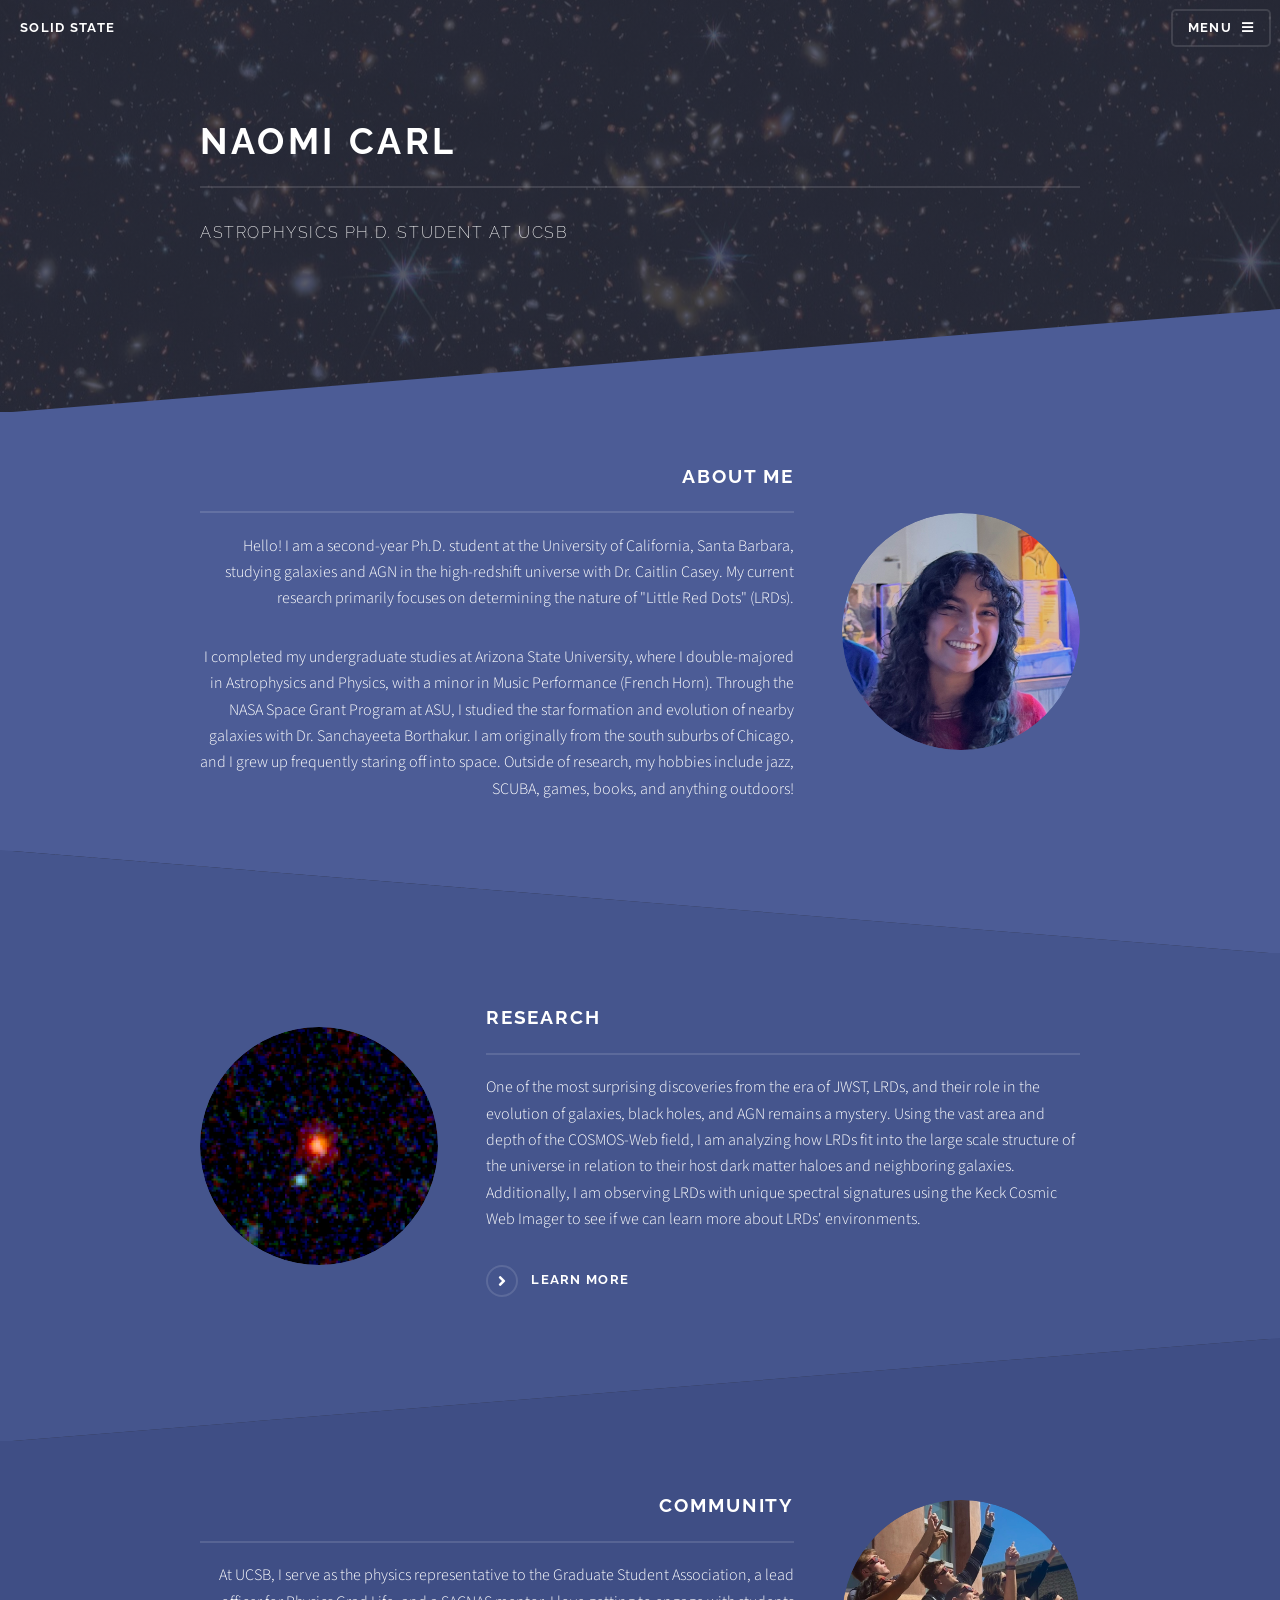
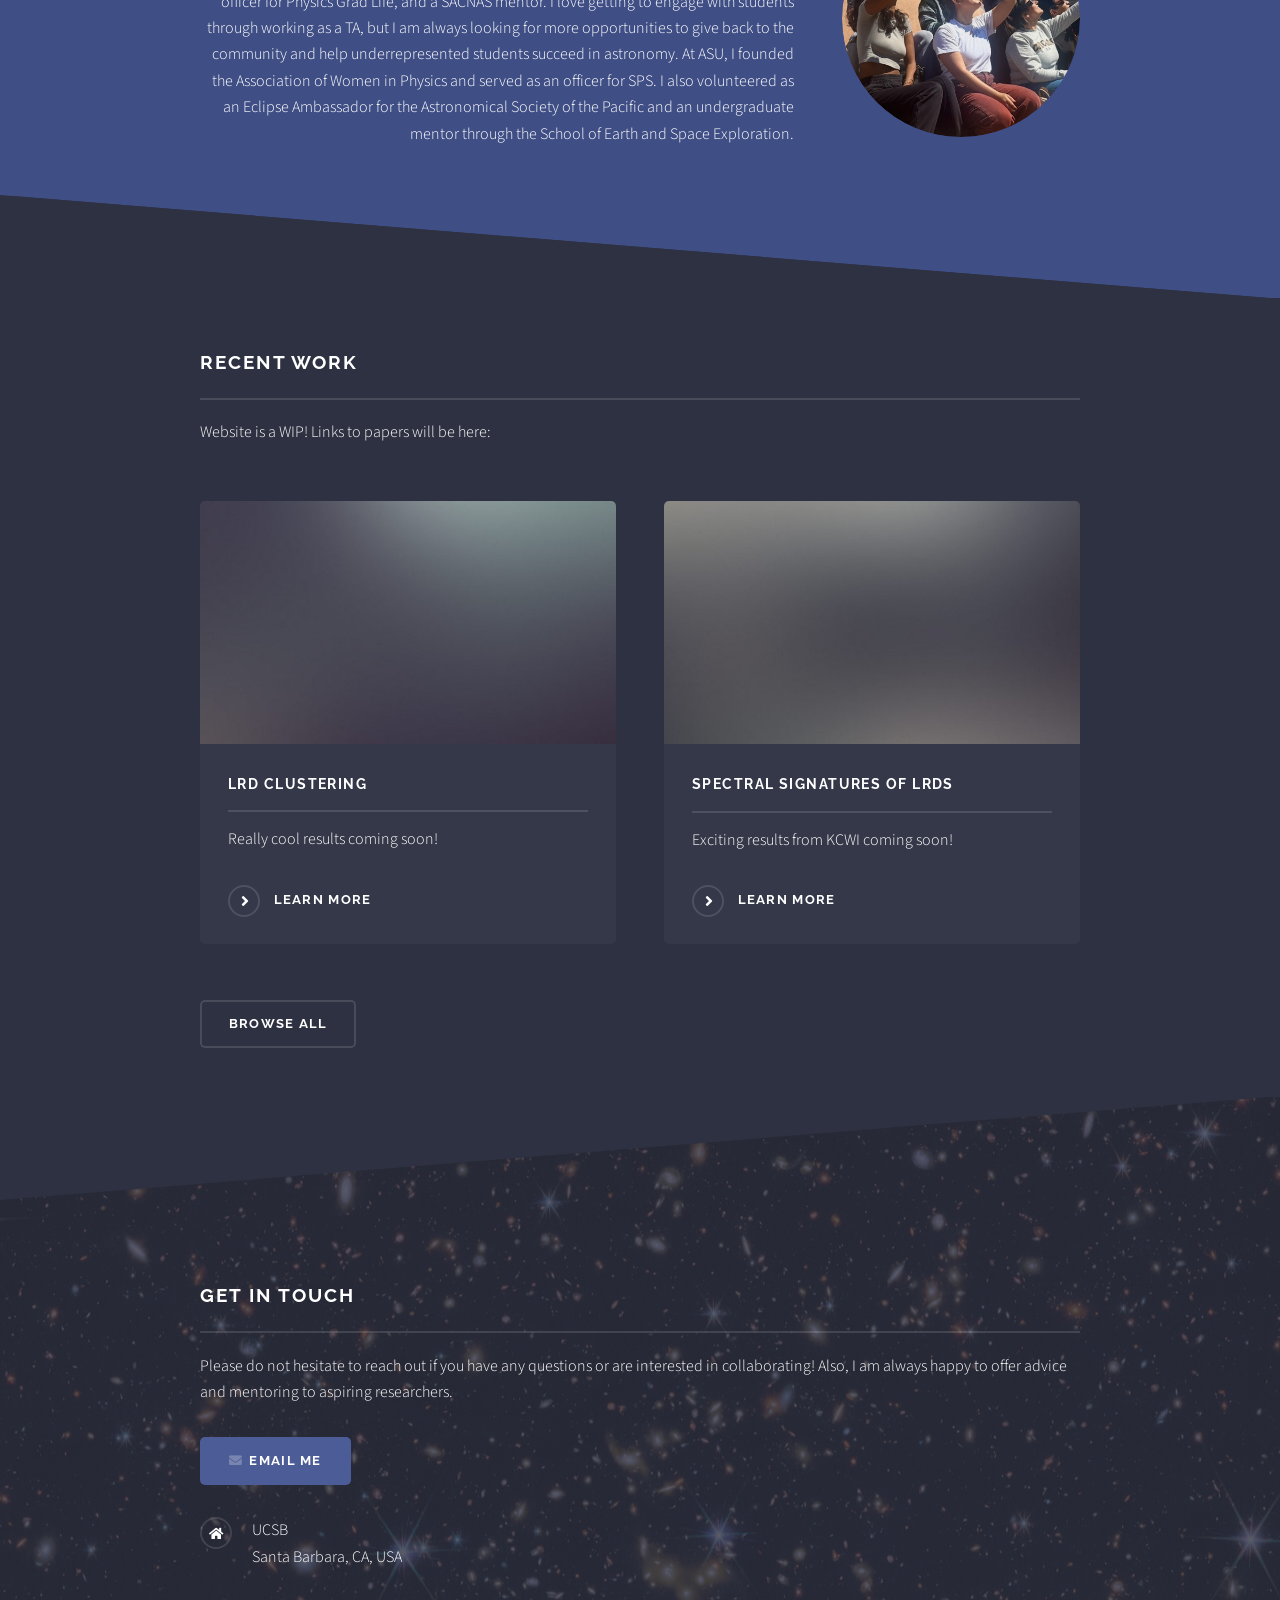
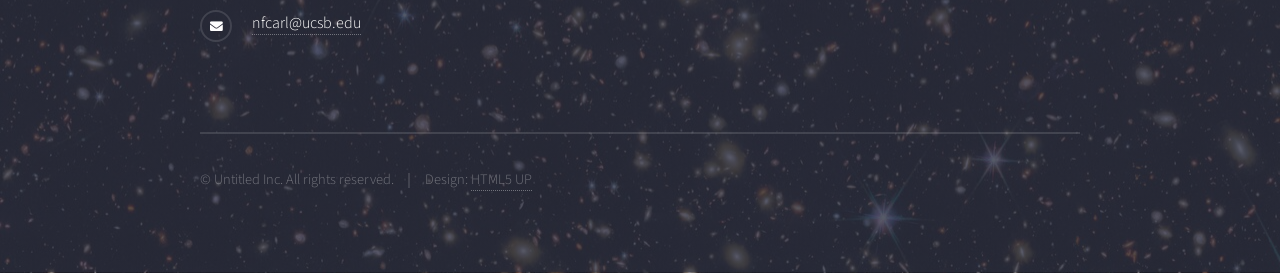
==== commit b9a8fc5d: "updated with cv" ====
--- a/index.html
+++ b/index.html
@@ -31,8 +31,7 @@
 							<h2>Menu</h2>
 							<ul class="links">
 								<li><a href="index.html">Home</a></li>
-								<li><a href="generic.html">About Me</a></li>
-								<li><a href="elements.html">CV</a></li>
+								<li><a href="cvdisplay.html">CV</a></li>
 							</ul>
 							<a href="#" class="close">Close</a>
 						</div>
@@ -41,7 +40,6 @@
 				<!-- Banner -->
 					<section id="banner">
 						<div class="inner">
-							<div class="logo"><span class="icon fa-gem"></span></div>
 							<h2>Naomi Carl</h2>
 							<p>Astrophysics Ph.D. Student at UCSB</p>
 						</div>
@@ -75,7 +73,7 @@
 										<p>One of the most surprising discoveries from the era of JWST, LRDs, and their role in the evolution of galaxies, black holes, and AGN remains a mystery. 
 											Using the vast area and depth of the COSMOS-Web field, I am analyzing how LRDs fit into the large scale structure of the universe in relation to their host dark matter haloes and neighboring galaxies. 
 											Additionally, I am observing LRDs with unique spectral signatures using the Keck Cosmic Web Imager to see if we can learn more about LRDs' environments. </p>
-										<a href="#" class="special">Learn more</a>
+										<a href="https://arxiv.org/abs/2406.10341" class="special">Learn more</a>
 									</div>
 								</div>
 							</section>
@@ -83,12 +81,12 @@
 						<!-- Three -->
 							<section id="three" class="wrapper spotlight style3">
 								<div class="inner">
-									<a href="#" class="image"><img src="images/IMG_7699.jpg" alt="" /></a>
+									<a href="#" class="image"><img src="images/IMG_7712.jpg" alt="" /></a>
 									<div class="content">
 										<h2 class="major">Community</h2>
 										<p>At UCSB, I serve as the physics representative to the Graduate Student Association, a lead officer for Physics Grad Life, and a SACNAS mentor. 
 											I love getting to engage with students through working as a TA, but I am always looking for more opportunities to give back to the community and help underrepresented students succeed in astronomy. 
-											At ASU, I founded the Association of Women in Physics and served as an officer for SPS. I also volunteered as an Eclipse Ambassador for the Astronomical Society of the Pacific and an undergraduate mentor. </p>
+											At ASU, I founded the Association of Women in Physics and served as an officer for SPS. I also volunteered as an Eclipse Ambassador for the Astronomical Society of the Pacific and an undergraduate mentor through the School of Earth and Space Exploration. </p>
 									</div>
 								</div>
 							</section>
@@ -101,14 +99,14 @@
 									<section class="features">
 										<article>
 											<a href="#" class="image"><img src="images/pic04.jpg" alt="" /></a>
-											<h3 class="major">Sed feugiat lorem</h3>
-											<p>Lorem ipsum dolor sit amet, consectetur adipiscing vehicula id nulla dignissim dapibus ultrices.</p>
+											<h3 class="major">LRD Clustering</h3>
+											<p>Really cool results coming soon!</p>
 											<a href="#" class="special">Learn more</a>
 										</article>
 										<article>
 											<a href="#" class="image"><img src="images/pic05.jpg" alt="" /></a>
-											<h3 class="major">Nisl placerat</h3>
-											<p>Lorem ipsum dolor sit amet, consectetur adipiscing vehicula id nulla dignissim dapibus ultrices.</p>
+											<h3 class="major">Spectral Signatures of LRDs</h3>
+											<p>Exciting results from KCWI coming soon!</p>
 											<a href="#" class="special">Learn more</a>
 										</article>
 									</section>
@@ -120,37 +118,22 @@
 
 					</section>
 
-				<!-- Footer -->
+					<!-- Footer -->
 					<section id="footer">
 						<div class="inner">
 							<h2 class="major">Get in touch</h2>
 							<p>Please do not hesitate to reach out if you have any questions or are interested in collaborating! Also, I am always happy to offer advice and mentoring to aspiring researchers.</p>
-							<form method="post" action="#">
-								<div class="fields">
-									<div class="field">
-										<label for="name">Name</label>
-										<input type="text" name="name" id="name" />
-									</div>
-									<div class="field">
-										<label for="email">Email</label>
-										<input type="email" name="email" id="email" />
-									</div>
-									<div class="field">
-										<label for="message">Message</label>
-										<textarea name="message" id="message" rows="4"></textarea>
-									</div>
-								</div>
-								<ul class="actions">
-									<li><input type="submit" value="Send Message" /></li>
-								</ul>
-							</form>
+							<ul class="actions">
+								<li><a href="mailto:nfcarl@ucsb.edu" class="button primary icon solid fa-envelope">Email Me</a></li>
+							</ul>
 							<ul class="contact">
 								<li class="icon solid fa-home">
 									UCSB<br />
 									Santa Barbara, CA, USA
 								</li>
-								<li class="icon solid fa-envelope"><a href="#">nfcarl@ucsb.edu</a></li>
+								<li class="icon solid fa-envelope"><a href="mailto:nfcarl@ucsb.edu">nfcarl@ucsb.edu</a></li>
 							</ul>
+
 							<ul class="copyright">
 								<li>&copy; Untitled Inc. All rights reserved.</li><li>Design: <a href="http://html5up.net">HTML5 UP</a></li>
 							</ul>
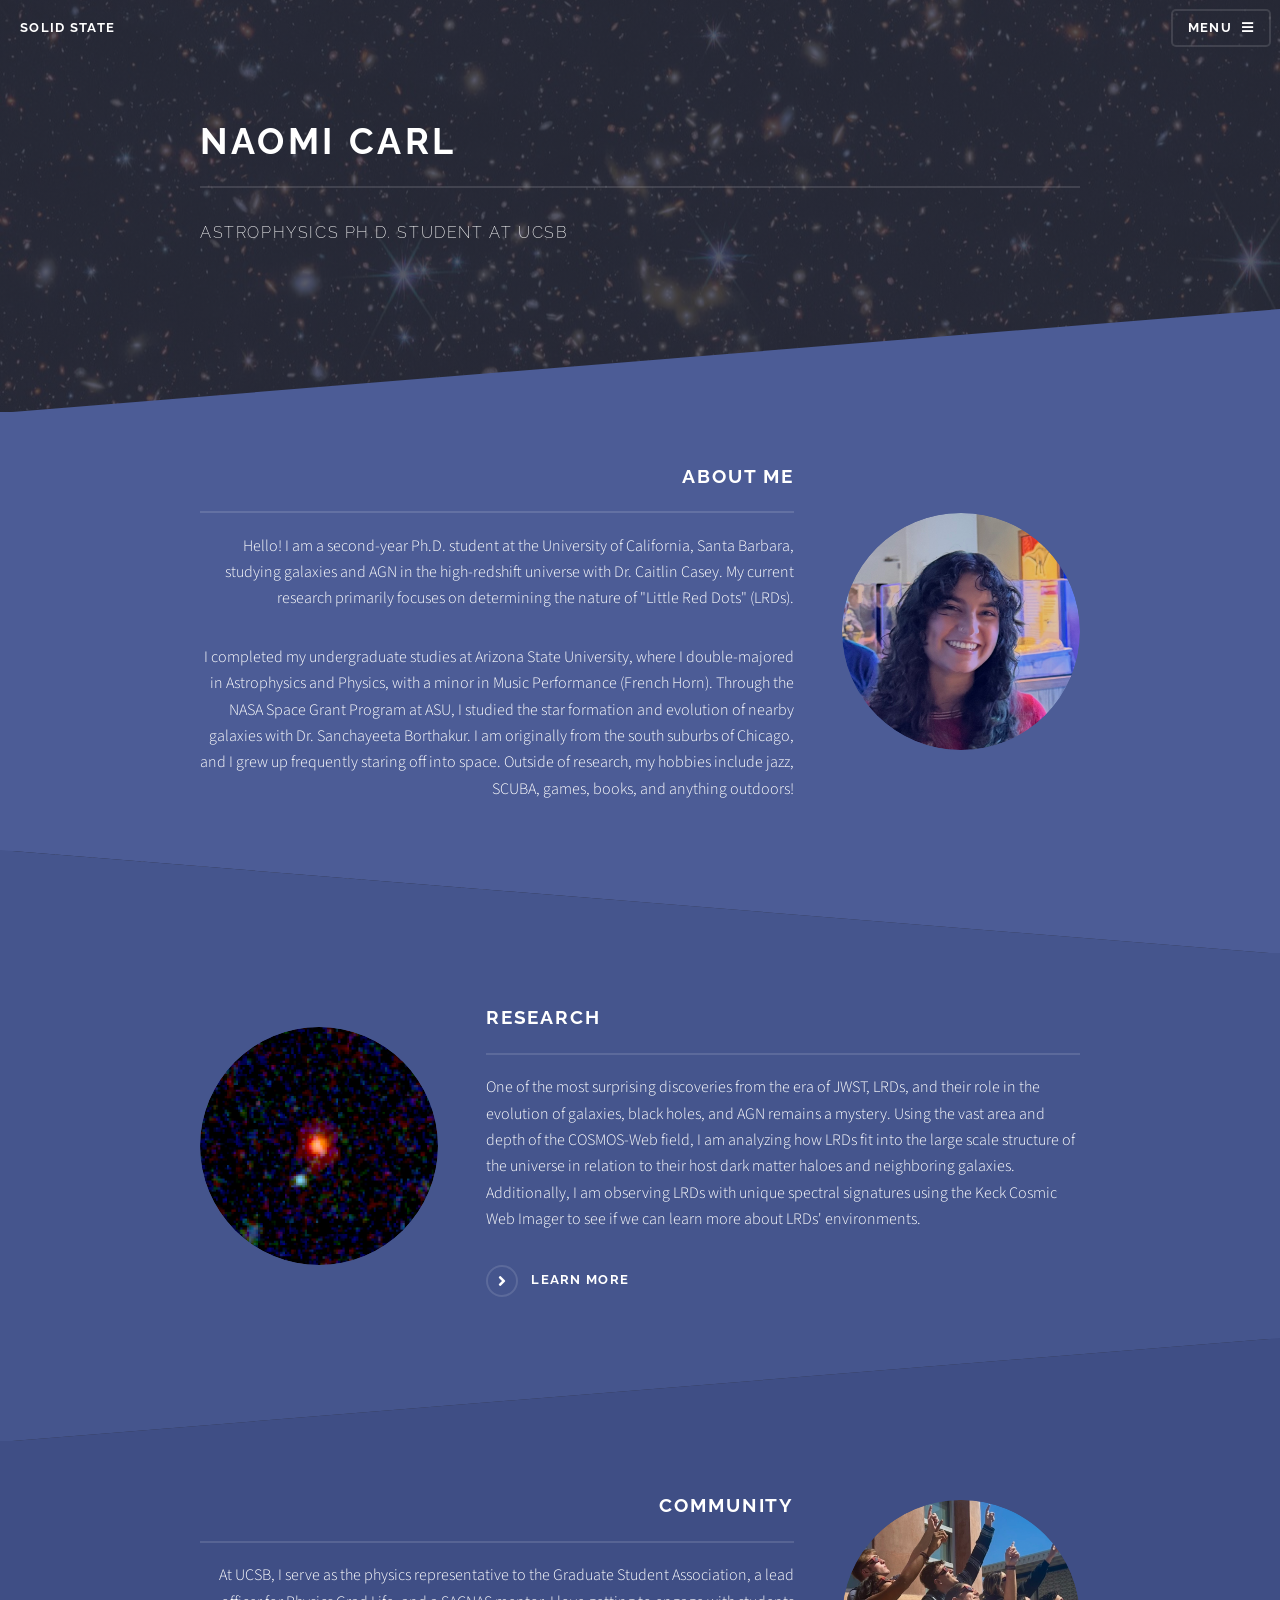
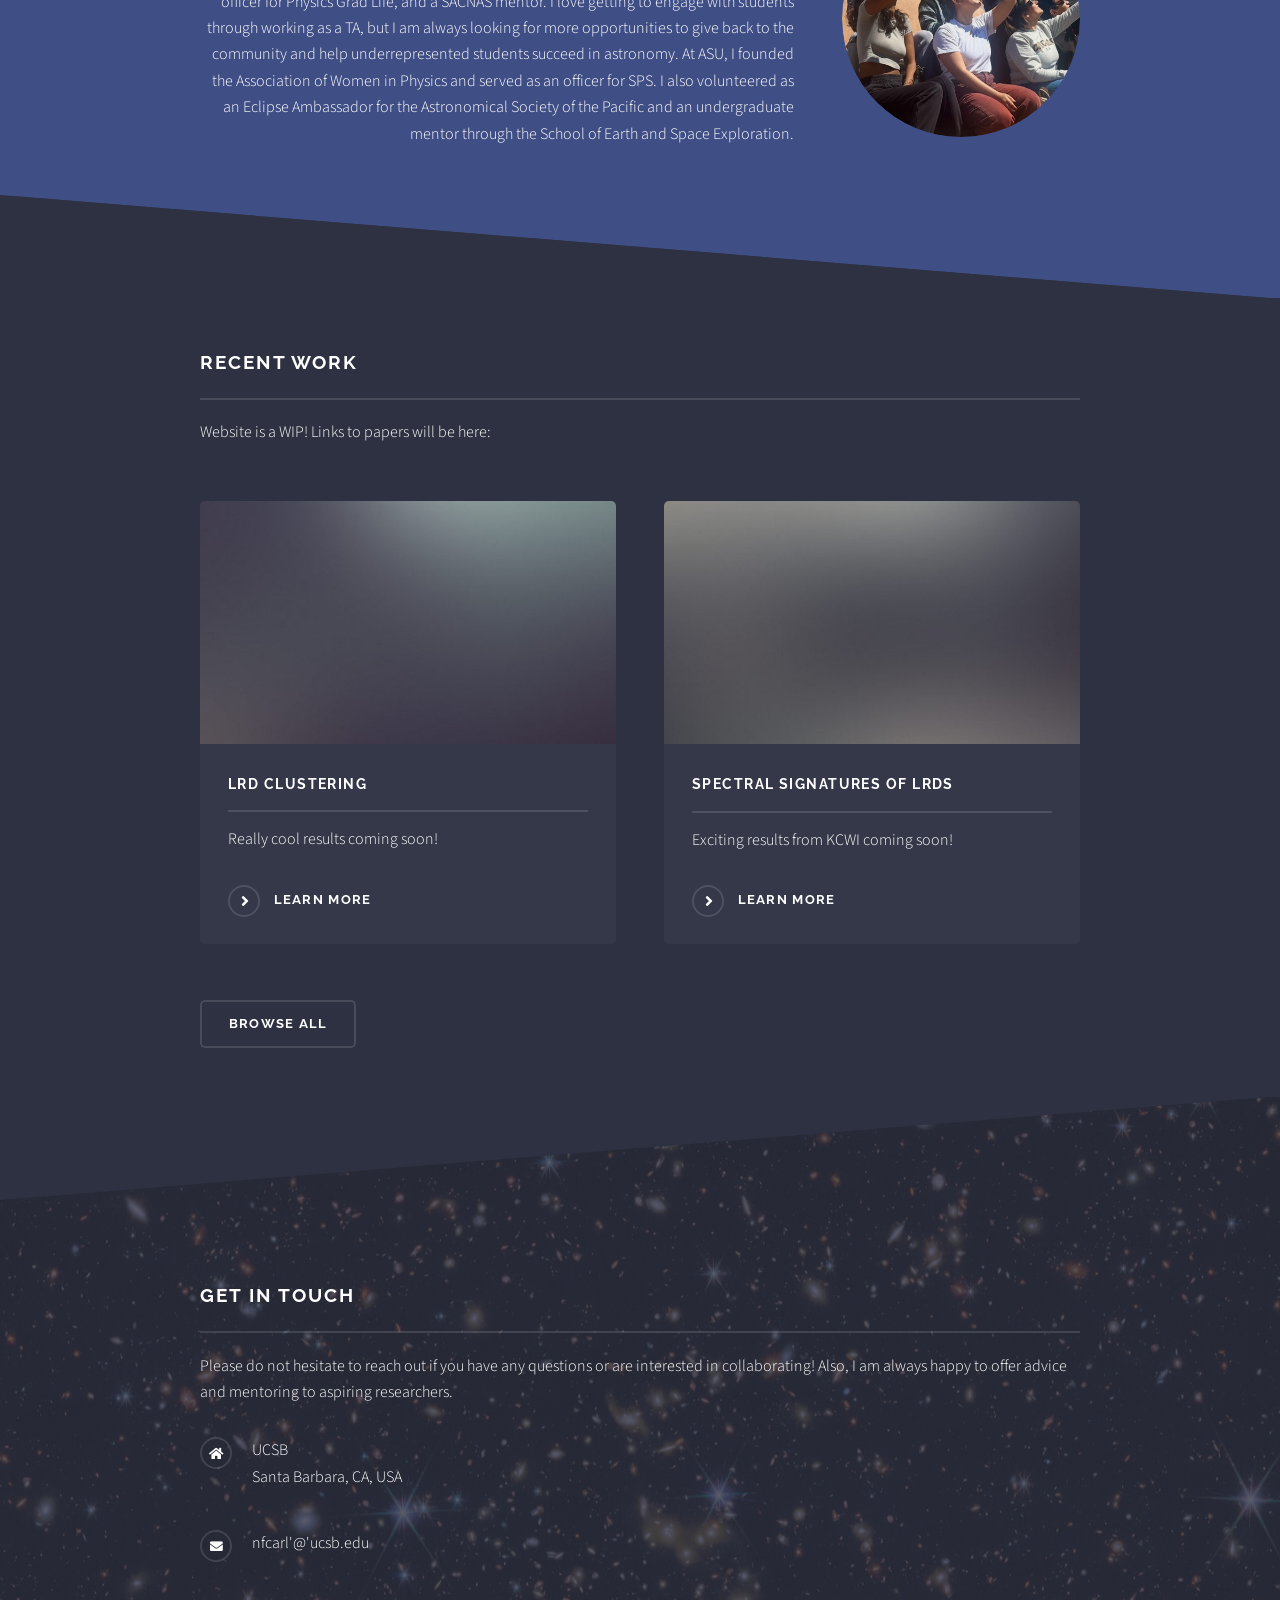
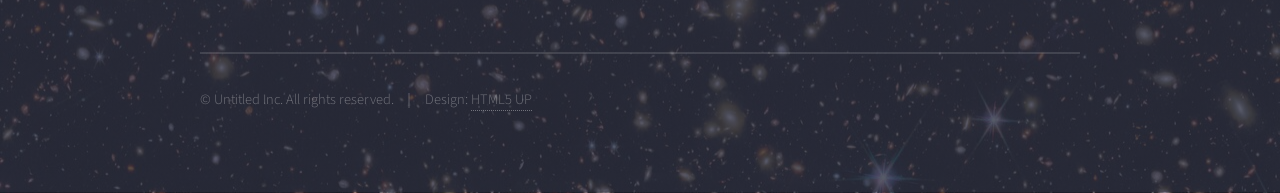
==== commit a577fcb5: "avoiding email spam" ====
--- a/index.html
+++ b/index.html
@@ -123,15 +123,13 @@
 						<div class="inner">
 							<h2 class="major">Get in touch</h2>
 							<p>Please do not hesitate to reach out if you have any questions or are interested in collaborating! Also, I am always happy to offer advice and mentoring to aspiring researchers.</p>
-							<ul class="actions">
-								<li><a href="mailto:nfcarl@ucsb.edu" class="button primary icon solid fa-envelope">Email Me</a></li>
-							</ul>
+
 							<ul class="contact">
 								<li class="icon solid fa-home">
 									UCSB<br />
 									Santa Barbara, CA, USA
 								</li>
-								<li class="icon solid fa-envelope"><a href="mailto:nfcarl@ucsb.edu">nfcarl@ucsb.edu</a></li>
+								<li class="icon solid fa-envelope">nfcarl'@'ucsb.edu</li>
 							</ul>
 
 							<ul class="copyright">
